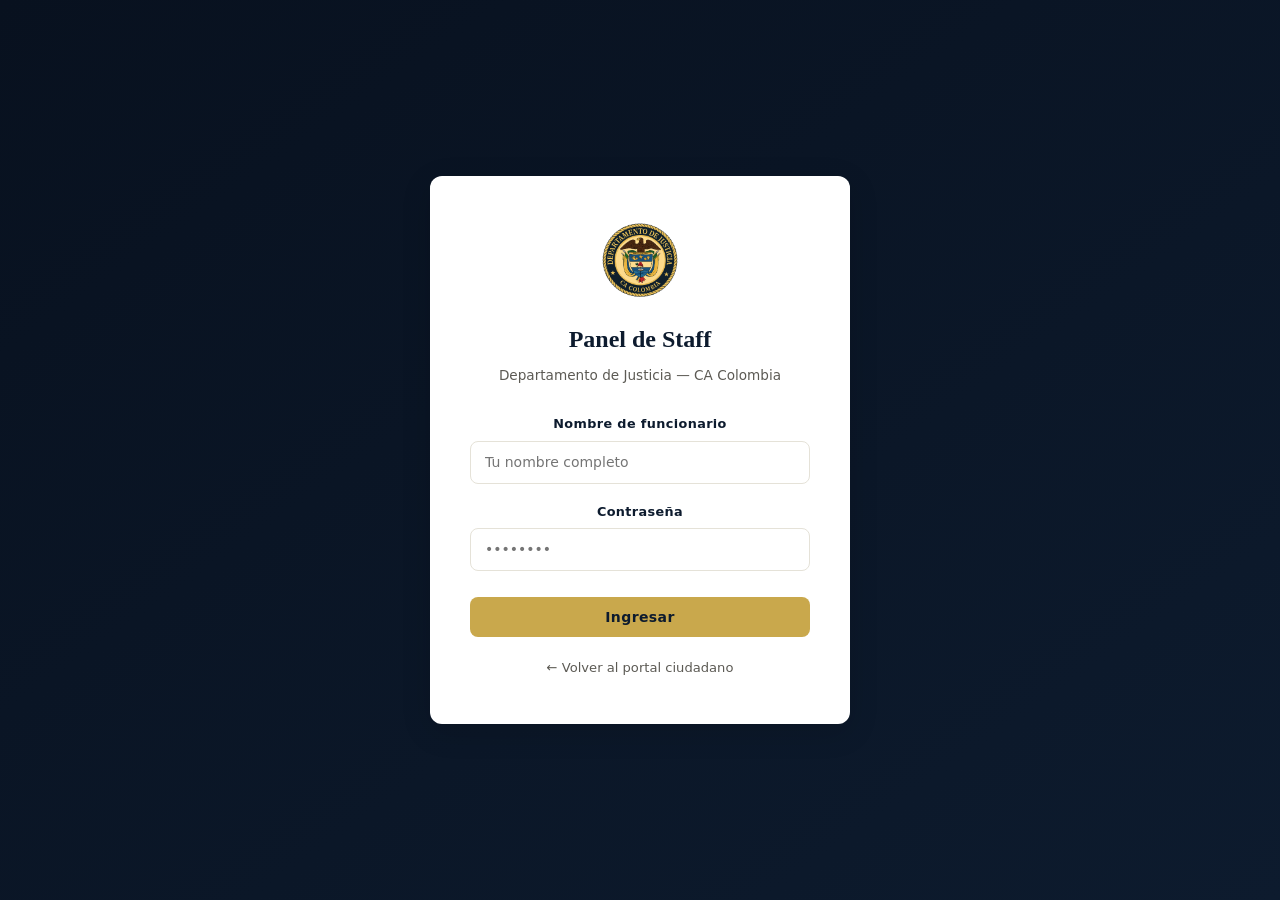
==== staff.html @ 4695471d "aaa" ====
<!DOCTYPE html>
<html lang="es">
<head>
  <meta charset="UTF-8" />
  <meta name="viewport" content="width=device-width, initial-scale=1.0" />
  <title>Panel Staff — DDJ CA Colombia</title>
  <link rel="stylesheet" href="styles.css" />
</head>
<body>

<!-- ══════════════════════════════════════════
     LOGIN SCREEN
══════════════════════════════════════════ -->
<div class="login-screen" id="loginScreen">
  <div class="login-box">
    <img src="logo.png" alt="Sello DDJ" class="login-logo" />
    <h2 class="login-title">Panel de Staff</h2>
    <p class="login-sub">Departamento de Justicia — CA Colombia</p>
    <form id="loginForm">
      <div class="form-group">
        <label for="loginNombre">Nombre de funcionario</label>
        <input type="text" id="loginNombre" placeholder="Tu nombre completo" required />
      </div>
      <div class="form-group">
        <label for="loginPass">Contraseña</label>
        <input type="password" id="loginPass" placeholder="••••••••" required />
      </div>
      <div class="login-error" id="loginError"></div>
      <button type="submit" class="btn-primary" style="width:100%;margin-top:.5rem">Ingresar</button>
    </form>
    <a href="index.html" class="login-back">← Volver al portal ciudadano</a>
  </div>
</div>

<!-- ══════════════════════════════════════════
     STAFF APP
══════════════════════════════════════════ -->
<div class="staff-app" id="staffApp" style="display:none">

  <!-- Sidebar -->
  <aside class="sidebar">
    <div class="sidebar-brand">
      <img src="logo.png" alt="DDJ" class="sidebar-logo" />
      <div>
        <div class="sidebar-title">DDJ Staff</div>
        <div class="sidebar-sub">CA Colombia</div>
      </div>
    </div>
    <nav class="sidebar-nav">
      <a class="snav-item active" onclick="showPanel('dashboard')" href="#">
        <span class="snav-icon">📊</span> Dashboard
      </a>
      <a class="snav-item" onclick="showPanel('expedientes')" href="#">
        <span class="snav-icon">📁</span> Expedientes
      </a>
      <a class="snav-item" onclick="showPanel('documentos')" href="#">
        <span class="snav-icon">📜</span> Marco Legal
      </a>
      <a class="snav-item" onclick="showPanel('personal')" href="#">
        <span class="snav-icon">👥</span> Personal
      </a>
    </nav>
    <div class="sidebar-footer">
      <div class="sidebar-user" id="sidebarUser"></div>
      <button class="snav-logout" onclick="logout()">Cerrar sesión</button>
    </div>
  </aside>

  <!-- Main -->
  <main class="staff-main">
    <div class="topbar">
      <h1 class="topbar-title" id="topbarTitle">Dashboard</h1>
      <div class="topbar-actions" id="topbarActions"></div>
    </div>

    <!-- ── Dashboard ── -->
    <div class="dash-panel" id="panel-dashboard">
      <div class="stat-cards" id="dashStats"></div>
      <div class="dash-two-col">
        <div class="dash-card">
          <h3 class="dash-card-title">Expedientes Recientes</h3>
          <div id="dashRecientes"></div>
        </div>
        <div class="dash-card">
          <h3 class="dash-card-title">Distribución por Tribunal</h3>
          <div id="dashTribunales"></div>
        </div>
      </div>
    </div>

    <!-- ── Expedientes ── -->
    <div class="dash-panel" id="panel-expedientes" style="display:none">
      <div class="panel-toolbar">
        <input type="text" class="search-input" id="expSearch" placeholder="Buscar por ID o título..." oninput="renderExpedientes()" />
      </div>
      <div class="table-wrap">
        <table class="data-table" id="expTable">
          <thead>
            <tr>
              <th>ID</th><th>Tipo</th><th>Título</th><th>Estado</th><th>Tribunal</th><th>Apertura</th><th>Acciones</th>
            </tr>
          </thead>
          <tbody id="expTbody"></tbody>
        </table>
      </div>
    </div>

    <!-- ── Documentos ── -->
    <div class="dash-panel" id="panel-documentos" style="display:none">
      <div class="panel-toolbar">
        <input type="text" class="search-input" id="docSearch" placeholder="Buscar documentos..." oninput="renderDocumentos()" />
      </div>
      <div class="table-wrap">
        <table class="data-table" id="docTable">
          <thead>
            <tr>
              <th>Código</th><th>Título</th><th>Categoría</th><th>Actualizado</th><th>Por</th><th>Acciones</th>
            </tr>
          </thead>
          <tbody id="docTbody"></tbody>
        </table>
      </div>
    </div>

    <!-- ── Personal ── -->
    <div class="dash-panel" id="panel-personal" style="display:none">
      <div class="panel-toolbar">
        <input type="text" class="search-input" id="persSearch" placeholder="Buscar personal..." oninput="renderPersonal()" />
      </div>
      <div class="table-wrap">
        <table class="data-table" id="persTable">
          <thead>
            <tr>
              <th>ID</th><th>Nombre</th><th>Cargo</th><th>Tribunal</th><th>Ingreso</th><th>Estado</th><th>Acciones</th>
            </tr>
          </thead>
          <tbody id="persTbody"></tbody>
        </table>
      </div>
    </div>
  </main>
</div>

<!-- ══════════════════════════════════════════
     MODALS
══════════════════════════════════════════ -->

<!-- Modal Expediente -->
<div class="modal-overlay" id="modalExp" onclick="closeModal('modalExp',event)">
  <div class="modal-box modal-lg">
    <button class="modal-close" onclick="closeModalById('modalExp')">✕</button>
    <h3 class="modal-title" id="modalExpTitle">Nuevo Expediente</h3>
    <form id="formExp" onsubmit="saveExpediente(event)">
      <input type="hidden" id="expId" />
      <div class="form-grid">
        <div class="form-group">
          <label>Tipo</label>
          <select id="expTipo" required>
            <option value="">Seleccionar...</option>
            <option>Penal</option><option>Civil</option><option>Familia</option><option>Administrativo</option>
          </select>
        </div>
        <div class="form-group">
          <label>Estado</label>
          <select id="expEstado" required>
            <option>Abierto</option><option>En proceso</option><option>En apelación</option><option>Cerrado</option><option>Archivado</option>
          </select>
        </div>
        <div class="form-group form-full">
          <label>Título del proceso</label>
          <input type="text" id="expTitulo" required placeholder="Ej: Caso homicidio agravado..." />
        </div>
        <div class="form-group">
          <label>Tribunal</label>
          <select id="expTribunal" required>
            <option value="">Seleccionar...</option>
            <option>Corte Suprema de Justicia</option>
            <option>Tribunal Superior de Justicia</option>
            <option>Juzgado de Circuito</option>
          </select>
        </div>
        <div class="form-group">
          <label>Fecha de Apertura</label>
          <input type="date" id="expFecha" required />
        </div>
        <div class="form-group">
          <label>Parte 1 (nombre)</label>
          <input type="text" id="expParte1" required placeholder="Nombre de la parte" />
        </div>
        <div class="form-group">
          <label>Rol Parte 1</label>
          <input type="text" id="expRol1" required placeholder="Ej: Acusador, Demandante..." />
        </div>
        <div class="form-group">
          <label>Parte 2 (nombre)</label>
          <input type="text" id="expParte2" required placeholder="Nombre de la parte" />
        </div>
        <div class="form-group">
          <label>Rol Parte 2</label>
          <input type="text" id="expRol2" required placeholder="Ej: Acusado, Demandado..." />
        </div>
        <div class="form-group form-full">
          <label>Descripción del proceso</label>
          <textarea id="expDesc" rows="3" required placeholder="Describe el proceso judicial..."></textarea>
        </div>
      </div>
      <div class="modal-footer">
        <button type="button" class="btn-secondary" onclick="closeModalById('modalExp')">Cancelar</button>
        <button type="submit" class="btn-primary">Guardar Expediente</button>
      </div>
    </form>
  </div>
</div>

<!-- Modal Ver Expediente / Actuaciones -->
<div class="modal-overlay" id="modalExpView" onclick="closeModal('modalExpView',event)">
  <div class="modal-box modal-lg">
    <button class="modal-close" onclick="closeModalById('modalExpView')">✕</button>
    <div class="modal-tag" id="viewExpTipo"></div>
    <h3 class="modal-title" id="viewExpTitulo"></h3>
    <div id="viewExpBody"></div>
    <hr class="modal-divider" />
    <h4 class="modal-subtitle">Actuaciones del Proceso</h4>
    <div id="viewActuaciones"></div>
    <form id="formActuacion" onsubmit="addActuacion(event)" style="margin-top:1rem">
      <input type="hidden" id="actExpId" />
      <div class="form-grid">
        <div class="form-group">
          <label>Fecha</label>
          <input type="date" id="actFecha" required />
        </div>
        <div class="form-group">
          <label>Funcionario responsable</label>
          <input type="text" id="actFuncionario" required placeholder="Nombre del funcionario" />
        </div>
        <div class="form-group form-full">
          <label>Descripción de la actuación</label>
          <textarea id="actDesc" rows="2" required placeholder="Describe la actuación..."></textarea>
        </div>
      </div>
      <button type="submit" class="btn-primary" style="margin-top:.5rem">+ Agregar Actuación</button>
    </form>
  </div>
</div>

<!-- Modal Documento -->
<div class="modal-overlay" id="modalDoc" onclick="closeModal('modalDoc',event)">
  <div class="modal-box modal-lg">
    <button class="modal-close" onclick="closeModalById('modalDoc')">✕</button>
    <h3 class="modal-title" id="modalDocTitle">Nuevo Documento</h3>
    <form id="formDoc" onsubmit="saveDocumento(event)">
      <input type="hidden" id="docEditId" />
      <div class="form-grid">
        <div class="form-group">
          <label>Código</label>
          <input type="text" id="docCodigo" required placeholder="COD-007" />
        </div>
        <div class="form-group">
          <label>Categoría</label>
          <select id="docCat" required>
            <option value="">Seleccionar...</option>
            <option>Penal</option><option>Procesal</option><option>Constitucional</option><option>Administrativo</option><option>Civil</option>
          </select>
        </div>
        <div class="form-group form-full">
          <label>Título</label>
          <input type="text" id="docTitulo" required placeholder="Nombre del documento legal" />
        </div>
        <div class="form-group form-full">
          <label>Contenido del documento</label>
          <textarea id="docContenido" rows="10" required placeholder="Ingresa el texto completo del documento legal..."></textarea>
        </div>
      </div>
      <div class="modal-footer">
        <button type="button" class="btn-secondary" onclick="closeModalById('modalDoc')">Cancelar</button>
        <button type="submit" class="btn-primary">Guardar Documento</button>
      </div>
    </form>
  </div>
</div>

<!-- Modal Personal -->
<div class="modal-overlay" id="modalPers" onclick="closeModal('modalPers',event)">
  <div class="modal-box">
    <button class="modal-close" onclick="closeModalById('modalPers')">✕</button>
    <h3 class="modal-title" id="modalPersTitle">Nuevo Funcionario</h3>
    <form id="formPers" onsubmit="savePersonal(event)">
      <input type="hidden" id="persId" />
      <div class="form-group">
        <label>Nombre completo</label>
        <input type="text" id="persNombre" required placeholder="Nombre del funcionario" />
      </div>
      <div class="form-group">
        <label>Cargo</label>
        <input type="text" id="persCargo" required placeholder="Ej: Magistrado, Juez de Circuito..." />
      </div>
      <div class="form-group">
        <label>Tribunal / Institución</label>
        <select id="persTribunal" required>
          <option value="">Seleccionar...</option>
          <option>Corte Suprema de Justicia</option>
          <option>Tribunal Superior de Justicia</option>
          <option>Juzgado de Circuito</option>
        </select>
      </div>
      <div class="form-group">
        <label>Fecha de Ingreso</label>
        <input type="date" id="persIngreso" required />
      </div>
      <div class="form-group">
        <label>Estado</label>
        <select id="persActivo">
          <option value="true">Activo</option>
          <option value="false">Inactivo</option>
        </select>
      </div>
      <div class="modal-footer">
        <button type="button" class="btn-secondary" onclick="closeModalById('modalPers')">Cancelar</button>
        <button type="submit" class="btn-primary">Guardar Funcionario</button>
      </div>
    </form>
  </div>
</div>

<!-- Modal Confirmar Eliminar -->
<div class="modal-overlay" id="modalConfirm" onclick="closeModal('modalConfirm',event)">
  <div class="modal-box modal-sm">
    <button class="modal-close" onclick="closeModalById('modalConfirm')">✕</button>
    <div class="confirm-icon">⚠️</div>
    <h3 class="modal-title">Confirmar eliminación</h3>
    <p class="confirm-msg" id="confirmMsg">¿Estás seguro de que deseas eliminar este registro? Esta acción no se puede deshacer.</p>
    <div class="modal-footer">
      <button class="btn-secondary" onclick="closeModalById('modalConfirm')">Cancelar</button>
      <button class="btn-danger" id="confirmBtn">Eliminar</button>
    </div>
  </div>
</div>

<script src="app.js"></script>
<script>
let currentUser = null;

// ── Auth ──
document.getElementById('loginForm').addEventListener('submit', e => {
  e.preventDefault();
  const nombre = document.getElementById('loginNombre').value.trim();
  const pass = document.getElementById('loginPass').value;
  const err = document.getElementById('loginError');
  if (pass !== STAFF_PASS) {
    err.textContent = 'Contraseña incorrecta. Intenta de nuevo.';
    return;
  }
  err.textContent = '';
  currentUser = nombre;
  const db = getDB();
  db.currentUser = nombre;
  saveDB(db);
  document.getElementById('loginScreen').style.display = 'none';
  document.getElementById('staffApp').style.display = 'flex';
  document.getElementById('sidebarUser').textContent = nombre;
  showPanel('dashboard');
});

function logout() {
  currentUser = null;
  const db = getDB();
  db.currentUser = null;
  saveDB(db);
  document.getElementById('staffApp').style.display = 'none';
  document.getElementById('loginScreen').style.display = 'flex';
  document.getElementById('loginForm').reset();
}

// Check session
(function() {
  const db = getDB();
  if (db.currentUser) {
    currentUser = db.currentUser;
    document.getElementById('loginScreen').style.display = 'none';
    document.getElementById('staffApp').style.display = 'flex';
    document.getElementById('sidebarUser').textContent = currentUser;
    showPanel('dashboard');
  }
})();

// ── Panel nav ──
function showPanel(name) {
  document.querySelectorAll('.dash-panel').forEach(p => p.style.display = 'none');
  document.querySelectorAll('.snav-item').forEach(a => a.classList.remove('active'));
  document.getElementById('panel-' + name).style.display = 'block';
  document.querySelector('.snav-item[onclick*="' + name + '"]').classList.add('active');

  const titles = { dashboard: 'Dashboard', expedientes: 'Expedientes', documentos: 'Marco Legal', personal: 'Personal' };
  document.getElementById('topbarTitle').textContent = titles[name];

  const actions = document.getElementById('topbarActions');
  actions.innerHTML = '';
  if (name === 'expedientes') {
    actions.innerHTML = '<button class="btn-primary" onclick="openNewExp()">+ Nuevo Expediente</button>';
    renderExpedientes();
  } else if (name === 'documentos') {
    actions.innerHTML = '<button class="btn-primary" onclick="openNewDoc()">+ Nuevo Documento</button>';
    renderDocumentos();
  } else if (name === 'personal') {
    actions.innerHTML = '<button class="btn-primary" onclick="openNewPers()">+ Nuevo Funcionario</button>';
    renderPersonal();
  } else if (name === 'dashboard') {
    renderDashboard();
  }
}

// ── Dashboard ──
function renderDashboard() {
  const db = getDB();
  const exps = db.expedientes;

  const abiertos = exps.filter(e => e.estado === 'Abierto').length;
  const enProceso = exps.filter(e => e.estado === 'En proceso').length;
  const apelacion = exps.filter(e => e.estado === 'En apelación').length;
  const cerrados = exps.filter(e => e.estado === 'Cerrado' || e.estado === 'Archivado').length;

  document.getElementById('dashStats').innerHTML =
    statCard('📁', 'Total Expedientes', exps.length, '') +
    statCard('🟡', 'En Proceso', enProceso, '') +
    statCard('🔵', 'Abiertos', abiertos, '') +
    statCard('✅', 'Cerrados/Archivados', cerrados, '') +
    statCard('📜', 'Documentos Legales', db.documentos.length, '') +
    statCard('👥', 'Funcionarios Activos', db.personal.filter(p => p.activo).length, '');

  const recientes = [...exps].reverse().slice(0, 5);
  document.getElementById('dashRecientes').innerHTML = recientes.length
    ? recientes.map(e => '<div class="act-row"><span class="badge ' + badgeClass(e.estado) + '">' + e.estado + '</span><div><strong>' + e.id + '</strong><br><small>' + e.titulo + '</small></div></div>').join('')
    : '<p style="color:var(--text-muted)">Sin expedientes.</p>';

  const tribMap = {};
  exps.forEach(e => { tribMap[e.tribunal] = (tribMap[e.tribunal] || 0) + 1; });
  document.getElementById('dashTribunales').innerHTML = Object.entries(tribMap).length
    ? Object.entries(tribMap).map(([t, n]) => '<div class="trib-row"><span class="trib-name">' + t + '</span><span class="trib-count badge badge-blue">' + n + '</span></div>').join('')
    : '<p style="color:var(--text-muted)">Sin datos.</p>';
}

function statCard(icon, label, value, extra) {
  return '<div class="stat-card"><div class="stat-card-icon">' + icon + '</div><div class="stat-card-info"><div class="stat-card-val">' + value + '</div><div class="stat-card-label">' + label + '</div></div></div>';
}

// ── Expedientes CRUD ──
function renderExpedientes() {
  const db = getDB();
  const q = (document.getElementById('expSearch').value || '').toLowerCase();
  const rows = db.expedientes.filter(e =>
    e.id.toLowerCase().includes(q) || e.titulo.toLowerCase().includes(q)
  );
  document.getElementById('expTbody').innerHTML = rows.map(e =>
    '<tr>' +
      '<td><code>' + e.id + '</code></td>' +
      '<td>' + e.tipo + '</td>' +
      '<td>' + e.titulo + '</td>' +
      '<td><span class="badge ' + badgeClass(e.estado) + '">' + e.estado + '</span></td>' +
      '<td>' + e.tribunal + '</td>' +
      '<td>' + e.fechaApertura + '</td>' +
      '<td class="td-actions">' +
        '<button class="btn-sm btn-view" onclick="viewExpediente(\'' + e.id + '\')">Ver</button>' +
        '<button class="btn-sm btn-edit" onclick="editExpediente(\'' + e.id + '\')">Editar</button>' +
        '<button class="btn-sm btn-del" onclick="confirmDelete(\'exp\',\'' + e.id + '\')">Eliminar</button>' +
      '</td>' +
    '</tr>'
  ).join('') || '<tr><td colspan="7" style="text-align:center;color:var(--text-muted);padding:2rem">Sin expedientes.</td></tr>';
}

function openNewExp() {
  document.getElementById('modalExpTitle').textContent = 'Nuevo Expediente';
  document.getElementById('formExp').reset();
  document.getElementById('expId').value = '';
  document.getElementById('expFecha').value = new Date().toISOString().split('T')[0];
  document.getElementById('modalExp').classList.add('open');
}

function editExpediente(id) {
  const db = getDB();
  const e = db.expedientes.find(x => x.id === id);
  if (!e) return;
  document.getElementById('modalExpTitle').textContent = 'Editar Expediente — ' + e.id;
  document.getElementById('expId').value = e.id;
  document.getElementById('expTipo').value = e.tipo;
  document.getElementById('expEstado').value = e.estado;
  document.getElementById('expTitulo').value = e.titulo;
  document.getElementById('expTribunal').value = e.tribunal;
  document.getElementById('expFecha').value = e.fechaApertura;
  document.getElementById('expParte1').value = e.partes.parte1;
  document.getElementById('expRol1').value = e.rol1;
  document.getElementById('expParte2').value = e.partes.parte2;
  document.getElementById('expRol2').value = e.rol2;
  document.getElementById('expDesc').value = e.descripcion;
  document.getElementById('modalExp').classList.add('open');
}

function saveExpediente(ev) {
  ev.preventDefault();
  const db = getDB();
  const id = document.getElementById('expId').value;
  const data = {
    tipo: document.getElementById('expTipo').value,
    estado: document.getElementById('expEstado').value,
    titulo: document.getElementById('expTitulo').value,
    tribunal: document.getElementById('expTribunal').value,
    fechaApertura: document.getElementById('expFecha').value,
    partes: { parte1: document.getElementById('expParte1').value, parte2: document.getElementById('expParte2').value },
    rol1: document.getElementById('expRol1').value,
    rol2: document.getElementById('expRol2').value,
    descripcion: document.getElementById('expDesc').value,
  };
  if (id) {
    const idx = db.expedientes.findIndex(e => e.id === id);
    db.expedientes[idx] = Object.assign(db.expedientes[idx], data);
  } else {
    data.id = generateExpId(db);
    data.actuaciones = [];
    db.expedientes.push(data);
  }
  saveDB(db);
  closeModalById('modalExp');
  renderExpedientes();
}

function viewExpediente(id) {
  const db = getDB();
  const e = db.expedientes.find(x => x.id === id);
  if (!e) return;
  document.getElementById('viewExpTipo').textContent = e.tipo;
  document.getElementById('viewExpTitulo').textContent = e.id + ' — ' + e.titulo;
  document.getElementById('viewExpBody').innerHTML =
    '<div class="result-meta-grid" style="margin:.5rem 0 1rem">' +
      '<div class="result-meta-item"><span class="rmi-label">Estado</span><span class="rmi-val"><span class="badge ' + badgeClass(e.estado) + '">' + e.estado + '</span></span></div>' +
      '<div class="result-meta-item"><span class="rmi-label">Tribunal</span><span class="rmi-val">' + e.tribunal + '</span></div>' +
      '<div class="result-meta-item"><span class="rmi-label">Apertura</span><span class="rmi-val">' + e.fechaApertura + '</span></div>' +
      '<div class="result-meta-item"><span class="rmi-label">' + e.rol1 + '</span><span class="rmi-val">' + e.partes.parte1 + '</span></div>' +
      '<div class="result-meta-item"><span class="rmi-label">' + e.rol2 + '</span><span class="rmi-val">' + e.partes.parte2 + '</span></div>' +
    '</div>' +
    '<p style="color:var(--text-muted);margin-bottom:.5rem">' + e.descripcion + '</p>';

  document.getElementById('actExpId').value = e.id;
  document.getElementById('actFecha').value = new Date().toISOString().split('T')[0];
  document.getElementById('actFuncionario').value = currentUser || '';
  renderActuaciones(e);
  document.getElementById('modalExpView').classList.add('open');
}

function renderActuaciones(exp) {
  const acts = exp.actuaciones || [];
  document.getElementById('viewActuaciones').innerHTML = acts.length
    ? acts.map(a => '<div class="act-row"><div class="timeline-dot" style="flex-shrink:0"></div><div><div class="timeline-date">' + a.fecha + ' — <em>' + a.funcionario + '</em></div><div class="timeline-desc">' + a.descripcion + '</div></div></div>').join('')
    : '<p style="color:var(--text-muted)">Sin actuaciones registradas.</p>';
}

function addActuacion(ev) {
  ev.preventDefault();
  const id = document.getElementById('actExpId').value;
  const db = getDB();
  const exp = db.expedientes.find(e => e.id === id);
  if (!exp) return;
  exp.actuaciones = exp.actuaciones || [];
  exp.actuaciones.push({
    fecha: document.getElementById('actFecha').value,
    descripcion: document.getElementById('actDesc').value,
    funcionario: document.getElementById('actFuncionario').value,
  });
  saveDB(db);
  document.getElementById('actDesc').value = '';
  renderActuaciones(exp);
}

// ── Documentos CRUD ──
function renderDocumentos() {
  const db = getDB();
  const q = (document.getElementById('docSearch').value || '').toLowerCase();
  const rows = db.documentos.filter(d =>
    d.titulo.toLowerCase().includes(q) || d.codigo.toLowerCase().includes(q)
  );
  document.getElementById('docTbody').innerHTML = rows.map(d =>
    '<tr>' +
      '<td><code>' + d.codigo + '</code></td>' +
      '<td>' + d.titulo + '</td>' +
      '<td>' + d.categoria + '</td>' +
      '<td>' + d.fechaActualizacion + '</td>' +
      '<td>' + d.actualizadoPor + '</td>' +
      '<td class="td-actions">' +
        '<button class="btn-sm btn-edit" onclick="editDocumento(\'' + d.id + '\')">Editar</button>' +
        '<button class="btn-sm btn-del" onclick="confirmDelete(\'doc\',\'' + d.id + '\')">Eliminar</button>' +
      '</td>' +
    '</tr>'
  ).join('') || '<tr><td colspan="6" style="text-align:center;color:var(--text-muted);padding:2rem">Sin documentos.</td></tr>';
}

function openNewDoc() {
  document.getElementById('modalDocTitle').textContent = 'Nuevo Documento Legal';
  document.getElementById('formDoc').reset();
  document.getElementById('docEditId').value = '';
  document.getElementById('modalDoc').classList.add('open');
}

function editDocumento(id) {
  const db = getDB();
  const d = db.documentos.find(x => x.id === id);
  if (!d) return;
  document.getElementById('modalDocTitle').textContent = 'Editar: ' + d.titulo;
  document.getElementById('docEditId').value = d.id;
  document.getElementById('docCodigo').value = d.codigo;
  document.getElementById('docCat').value = d.categoria;
  document.getElementById('docTitulo').value = d.titulo;
  document.getElementById('docContenido').value = d.contenido;
  document.getElementById('modalDoc').classList.add('open');
}

function saveDocumento(ev) {
  ev.preventDefault();
  const db = getDB();
  const id = document.getElementById('docEditId').value;
  const today = new Date().toISOString().split('T')[0];
  const data = {
    codigo: document.getElementById('docCodigo').value,
    categoria: document.getElementById('docCat').value,
    titulo: document.getElementById('docTitulo').value,
    contenido: document.getElementById('docContenido').value,
    fechaActualizacion: today,
    actualizadoPor: currentUser || 'Staff',
  };
  if (id) {
    const idx = db.documentos.findIndex(d => d.id === id);
    db.documentos[idx] = Object.assign(db.documentos[idx], data);
  } else {
    data.id = generateDocId(db);
    db.documentos.push(data);
  }
  saveDB(db);
  closeModalById('modalDoc');
  renderDocumentos();
}

// ── Personal CRUD ──
function renderPersonal() {
  const db = getDB();
  const q = (document.getElementById('persSearch').value || '').toLowerCase();
  const rows = db.personal.filter(p =>
    p.nombre.toLowerCase().includes(q) || p.cargo.toLowerCase().includes(q)
  );
  document.getElementById('persTbody').innerHTML = rows.map(p =>
    '<tr>' +
      '<td><code>' + p.id + '</code></td>' +
      '<td>' + p.nombre + '</td>' +
      '<td>' + p.cargo + '</td>' +
      '<td>' + p.tribunal + '</td>' +
      '<td>' + p.fechaIngreso + '</td>' +
      '<td><span class="badge ' + (p.activo ? 'badge-green' : 'badge-gray') + '">' + (p.activo ? 'Activo' : 'Inactivo') + '</span></td>' +
      '<td class="td-actions">' +
        '<button class="btn-sm btn-edit" onclick="editPersonal(\'' + p.id + '\')">Editar</button>' +
        '<button class="btn-sm btn-del" onclick="confirmDelete(\'pers\',\'' + p.id + '\')">Eliminar</button>' +
      '</td>' +
    '</tr>'
  ).join('') || '<tr><td colspan="7" style="text-align:center;color:var(--text-muted);padding:2rem">Sin personal registrado.</td></tr>';
}

function openNewPers() {
  document.getElementById('modalPersTitle').textContent = 'Nuevo Funcionario';
  document.getElementById('formPers').reset();
  document.getElementById('persId').value = '';
  document.getElementById('persIngreso').value = new Date().toISOString().split('T')[0];
  document.getElementById('modalPers').classList.add('open');
}

function editPersonal(id) {
  const db = getDB();
  const p = db.personal.find(x => x.id === id);
  if (!p) return;
  document.getElementById('modalPersTitle').textContent = 'Editar: ' + p.nombre;
  document.getElementById('persId').value = p.id;
  document.getElementById('persNombre').value = p.nombre;
  document.getElementById('persCargo').value = p.cargo;
  document.getElementById('persTribunal').value = p.tribunal;
  document.getElementById('persIngreso').value = p.fechaIngreso;
  document.getElementById('persActivo').value = String(p.activo);
  document.getElementById('modalPers').classList.add('open');
}

function savePersonal(ev) {
  ev.preventDefault();
  const db = getDB();
  const id = document.getElementById('persId').value;
  const data = {
    nombre: document.getElementById('persNombre').value,
    cargo: document.getElementById('persCargo').value,
    tribunal: document.getElementById('persTribunal').value,
    fechaIngreso: document.getElementById('persIngreso').value,
    activo: document.getElementById('persActivo').value === 'true',
  };
  if (id) {
    const idx = db.personal.findIndex(p => p.id === id);
    db.personal[idx] = Object.assign(db.personal[idx], data);
  } else {
    data.id = generateUsrId(db);
    db.personal.push(data);
  }
  saveDB(db);
  closeModalById('modalPers');
  renderPersonal();
}

// ── Delete ──
function confirmDelete(type, id) {
  const msgs = { exp: 'Eliminar este expediente y todas sus actuaciones.', doc: 'Eliminar este documento legal del marco normativo.', pers: 'Eliminar este funcionario del registro de personal.' };
  document.getElementById('confirmMsg').textContent = msgs[type] || '¿Confirmar eliminación?';
  document.getElementById('confirmBtn').onclick = () => doDelete(type, id);
  document.getElementById('modalConfirm').classList.add('open');
}

function doDelete(type, id) {
  const db = getDB();
  if (type === 'exp') db.expedientes = db.expedientes.filter(e => e.id !== id);
  if (type === 'doc') db.documentos = db.documentos.filter(d => d.id !== id);
  if (type === 'pers') db.personal = db.personal.filter(p => p.id !== id);
  saveDB(db);
  closeModalById('modalConfirm');
  if (type === 'exp') renderExpedientes();
  if (type === 'doc') renderDocumentos();
  if (type === 'pers') renderPersonal();
}

// ── Modal helpers ──
function closeModal(id, e) {
  if (e.target.id === id) document.getElementById(id).classList.remove('open');
}
function closeModalById(id) {
  document.getElementById(id).classList.remove('open');
}
</script>
</body>
</html>
---- styles.css ----
/* ================================================
   DDJ CA Colombia — Estilos compartidos v2
   ================================================ */

:root {
  --navy: #0d1b2e;
  --navy-2: #152540;
  --navy-3: #1e3558;
  --gold: #c9a84c;
  --gold-light: #e4c97e;
  --gold-pale: #f5e9c8;
  --white: #ffffff;
  --gray-50: #fafaf8;
  --gray-100: #f4f3ef;
  --gray-200: #e5e2d8;
  --gray-300: #ccc9be;
  --gray-500: #888480;
  --gray-600: #5c5a54;
  --gray-800: #2a2826;
  --text: #1a1918;
  --text-muted: #5c5a54;
  --success: #166534;
  --success-bg: #dcfce7;
  --warning: #92400e;
  --warning-bg: #fef3c7;
  --danger: #991b1b;
  --danger-bg: #fee2e2;
  --info: #1e3a8a;
  --info-bg: #dbeafe;

  --font-serif: 'Playfair Display', Georgia, serif;
  --font-sans: 'Inter', system-ui, sans-serif;
  --sh: 0 1px 3px rgba(0,0,0,.08), 0 1px 2px rgba(0,0,0,.06);
  --sh-md: 0 4px 12px rgba(0,0,0,.10);
  --sh-lg: 0 8px 30px rgba(0,0,0,.14);
  --radius: 8px;
  --radius-lg: 12px;
  --tr: .22s ease;
}

*, *::before, *::after { box-sizing: border-box; margin: 0; padding: 0; }
html { scroll-behavior: smooth; font-size: 16px; }
body { font-family: var(--font-sans); color: var(--text); background: var(--white); line-height: 1.6; overflow-x: hidden; }
a { text-decoration: none; color: inherit; }
img { max-width: 100%; display: block; }
textarea, input, select, button { font-family: var(--font-sans); }

/* ── CONTAINER ── */
.container { max-width: 1140px; margin: 0 auto; padding: 0 24px; }

/* ── BUTTONS ── */
.btn {
  display: inline-flex; align-items: center; justify-content: center; gap: 8px;
  padding: 11px 26px; border-radius: var(--radius); font-size: .875rem;
  font-weight: 600; letter-spacing: .03em; cursor: pointer; border: 2px solid transparent;
  transition: var(--tr); white-space: nowrap;
}
.btn-navy { background: var(--navy); color: var(--white); }
.btn-navy:hover { background: var(--navy-3); box-shadow: var(--sh-md); }
.btn-gold { background: var(--gold); color: var(--navy); }
.btn-gold:hover { background: var(--gold-light); box-shadow: 0 4px 14px rgba(201,168,76,.35); }
.btn-gold-sm { background: var(--gold); color: var(--navy); padding: 7px 16px; font-size: .8rem; }
.btn-gold-sm:hover { background: var(--gold-light); }
.btn-ghost { background: transparent; color: var(--gray-600); border-color: var(--gray-300); }
.btn-ghost:hover { background: var(--gray-100); color: var(--text); }
.btn-danger { background: var(--danger); color: var(--white); }
.btn-danger:hover { background: #7f1d1d; }
.btn-full { width: 100%; }
.btn-sm { padding: 6px 14px; font-size: .8rem; font-weight: 600; border-radius: 6px; cursor: pointer; background: var(--navy-2); color: var(--white); border: none; transition: var(--tr); }
.btn-sm:hover { background: var(--navy-3); }

/* ── BADGES ── */
.badge { display: inline-flex; align-items: center; padding: 3px 10px; border-radius: 100px; font-size: .75rem; font-weight: 700; letter-spacing: .04em; }
.badge-blue { background: var(--info-bg); color: var(--info); }
.badge-yellow { background: var(--warning-bg); color: var(--warning); }
.badge-orange { background: #ffedd5; color: #9a3412; }
.badge-green { background: var(--success-bg); color: var(--success); }
.badge-gray { background: #f3f4f6; color: #374151; }

/* ── SECTION ── */
.section { padding: 80px 0; }
.section-alt { background: var(--gray-100); }

.section-header { text-align: center; margin-bottom: 52px; }
.section-tag {
  display: inline-block; background: var(--navy); color: var(--gold-light);
  font-size: .7rem; font-weight: 700; letter-spacing: .14em; text-transform: uppercase;
  padding: 4px 14px; border-radius: 100px; margin-bottom: 14px;
}
.section-title { font-family: var(--font-serif); font-size: clamp(1.7rem, 3vw, 2.5rem); color: var(--navy); font-weight: 700; margin-bottom: 12px; }
.section-desc { font-size: .95rem; color: var(--text-muted); max-width: 560px; margin: 0 auto; }

/* ── FORMS ── */
.form-group { margin-bottom: 18px; }
.form-group label { display: block; font-size: .8rem; font-weight: 600; color: var(--navy); margin-bottom: 6px; letter-spacing: .03em; }
.form-group input,
.form-group select,
.form-group textarea {
  width: 100%; padding: 10px 14px; border: 1.5px solid var(--gray-200);
  border-radius: var(--radius); font-size: .875rem; color: var(--text);
  background: var(--white); transition: var(--tr); outline: none; line-height: 1.5;
}
.form-group input:focus,
.form-group select:focus,
.form-group textarea:focus { border-color: var(--navy-3); box-shadow: 0 0 0 3px rgba(30,53,88,.12); }
.form-group textarea { resize: vertical; }
.form-row { display: flex; gap: 16px; }
.form-row .form-group { flex: 1; }
.form-row-3 .form-group { flex: 1; }

/* ── MODALS ── */
.modal-overlay {
  position: fixed; inset: 0; background: rgba(0,0,0,.55);
  display: flex; align-items: center; justify-content: center; z-index: 2000;
  padding: 20px;
}
.modal-overlay.hidden { display: none; }
.modal {
  background: var(--white); border-radius: var(--radius-lg); max-width: 560px;
  width: 100%; max-height: 90vh; overflow-y: auto; box-shadow: var(--sh-lg);
}
.modal-lg { max-width: 780px; }
.modal-sm { max-width: 420px; }
.modal-header {
  display: flex; align-items: flex-start; justify-content: space-between; gap: 16px;
  padding: 22px 24px 0;
}
.modal-header h3 { font-family: var(--font-serif); color: var(--navy); font-size: 1.2rem; }
.modal-close {
  background: var(--gray-100); border: none; border-radius: 6px; width: 30px; height: 30px;
  cursor: pointer; font-size: .85rem; color: var(--gray-600); flex-shrink: 0;
  display: flex; align-items: center; justify-content: center; transition: var(--tr);
}
.modal-close:hover { background: var(--gray-200); color: var(--text); }
.modal-body { padding: 20px 24px; }
.modal-footer {
  display: flex; justify-content: flex-end; gap: 10px;
  padding: 16px 24px; border-top: 1px solid var(--gray-200);
}

/* ── TABLES ── */
.data-table { width: 100%; border-collapse: collapse; font-size: .875rem; }
.data-table thead tr { background: var(--navy); }
.data-table th { padding: 12px 16px; text-align: left; color: var(--gold-light); font-size: .75rem; font-weight: 700; letter-spacing: .06em; text-transform: uppercase; }
.data-table td { padding: 12px 16px; border-bottom: 1px solid var(--gray-200); color: var(--text); vertical-align: middle; }
.data-table tr:hover td { background: var(--gray-50); }
.td-id { font-weight: 700; color: var(--navy); font-size: .82rem; }
.td-sm { font-size: .82rem; color: var(--text-muted); }
.td-actions { display: flex; gap: 6px; align-items: center; }
.btn-action { padding: 5px 12px; font-size: .75rem; font-weight: 600; border-radius: 6px; border: 1.5px solid var(--gray-200); background: var(--white); color: var(--navy); cursor: pointer; transition: var(--tr); }
.btn-action:hover { background: var(--gray-100); }
.btn-action-edit { border-color: var(--navy-3); color: var(--navy-3); }
.btn-action-edit:hover { background: var(--info-bg); }
.btn-action-del { border-color: var(--danger); color: var(--danger); }
.btn-action-del:hover { background: var(--danger-bg); }

/* ── TIMELINE ── */
.timeline { display: flex; flex-direction: column; gap: 0; margin-top: 8px; }
.timeline-item { display: flex; gap: 14px; padding: 12px 0; border-left: 2px solid var(--gray-200); margin-left: 8px; padding-left: 20px; position: relative; }
.timeline-item:last-child { border-left-color: transparent; }
.timeline-dot { position: absolute; left: -7px; top: 16px; width: 12px; height: 12px; border-radius: 50%; background: var(--gold); border: 2px solid var(--white); box-shadow: 0 0 0 2px var(--gold); flex-shrink: 0; }
.timeline-body { flex: 1; }
.timeline-fecha { font-size: .75rem; font-weight: 700; color: var(--navy); letter-spacing: .04em; }
.timeline-desc { font-size: .875rem; color: var(--text); margin: 3px 0; }
.timeline-func { font-size: .75rem; color: var(--text-muted); font-style: italic; }
.timeline-title { font-family: var(--font-serif); color: var(--navy); font-size: 1rem; margin: 20px 0 8px; }

/* ── EMPTY STATE ── */
.empty-msg { color: var(--text-muted); font-size: .875rem; padding: 20px; text-align: center; }

/* ── NAVBAR ── */
.navbar {
  position: fixed; top: 0; left: 0; right: 0; z-index: 1000;
  background: rgba(13,27,46,.97); backdrop-filter: blur(12px);
  border-bottom: 1px solid rgba(201,168,76,.2); transition: var(--tr);
}
.navbar.scrolled { box-shadow: 0 2px 20px rgba(0,0,0,.3); }
.nav-inner {
  max-width: 1140px; margin: 0 auto; padding: 0 24px; height: 66px;
  display: flex; align-items: center; justify-content: space-between;
}
.nav-brand { display: flex; align-items: center; gap: 12px; }
.nav-logo { width: 40px; height: 40px; object-fit: contain; border-radius: 50%; }
.nav-title-main { font-family: var(--font-serif); color: var(--white); font-size: .95rem; font-weight: 700; line-height: 1.2; display: block; }
.nav-title-sub { color: var(--gold); font-size: .68rem; letter-spacing: .1em; text-transform: uppercase; display: block; }
.nav-links { list-style: none; display: flex; gap: 2px; }
.nav-links a { color: rgba(255,255,255,.8); font-size: .85rem; font-weight: 500; padding: 6px 13px; border-radius: 6px; transition: var(--tr); }
.nav-links a:hover { color: var(--gold-light); background: rgba(255,255,255,.06); }
.nav-actions { display: flex; align-items: center; gap: 12px; }
.hamburger { display: none; flex-direction: column; gap: 5px; background: none; border: none; cursor: pointer; padding: 4px; }
.hamburger span { display: block; width: 22px; height: 2px; background: var(--gold-light); border-radius: 2px; }

/* ── HERO ── */
.hero {
  min-height: 100vh; position: relative; display: flex; align-items: center;
  justify-content: center; text-align: center;
  background: linear-gradient(160deg, #08111f 0%, #0d1b2e 55%, #112040 100%);
  overflow: hidden; padding: 80px 24px 40px;
}
.hero::after {
  content: ''; position: absolute; inset: 0; pointer-events: none;
  background: radial-gradient(ellipse 70% 60% at 50% 40%, rgba(201,168,76,.07) 0%, transparent 65%);
}
.hero-overlay { position: absolute; bottom: 0; left: 0; right: 0; height: 120px; background: linear-gradient(to top, var(--white), transparent); }
.hero-content { position: relative; z-index: 2; max-width: 680px; animation: fadeUp .9s ease both; }
.hero-logo { width: 150px; height: 150px; object-fit: contain; margin: 0 auto 28px; filter: drop-shadow(0 6px 24px rgba(201,168,76,.4)); animation: floatLogo 7s ease-in-out infinite; }
@keyframes floatLogo { 0%,100%{transform:translateY(0)} 50%{transform:translateY(-10px)} }
.hero-eyebrow { font-size: .75rem; font-weight: 700; letter-spacing: .2em; text-transform: uppercase; color: var(--gold); margin-bottom: 10px; }
.hero-title { font-family: var(--font-serif); font-size: clamp(2rem,5vw,3.8rem); color: var(--white); font-weight: 900; line-height: 1.1; margin-bottom: 10px; }
.hero-sub { font-size: 1rem; color: rgba(255,255,255,.55); letter-spacing: .12em; text-transform: uppercase; margin-bottom: 16px; }
.hero-desc { font-size: 1rem; color: rgba(255,255,255,.72); max-width: 500px; margin: 0 auto 32px; line-height: 1.7; }
@keyframes fadeUp { from{opacity:0;transform:translateY(28px)} to{opacity:1;transform:translateY(0)} }

/* ── SEARCH BOX ── */
.section-search { background: var(--white); }
.search-box { display: flex; gap: 12px; max-width: 600px; margin: 0 auto 28px; }
.search-input { flex: 1; padding: 14px 18px; border: 2px solid var(--gray-200); border-radius: var(--radius); font-size: 1rem; color: var(--text); outline: none; transition: var(--tr); }
.search-input:focus { border-color: var(--navy); box-shadow: 0 0 0 3px rgba(13,27,46,.1); }
.search-input::placeholder { color: var(--gray-500); }
.search-result { max-width: 800px; margin: 0 auto; }
.search-result.hidden { display: none; }

/* Expediente card (citizen) */
.exp-card { background: var(--white); border: 1.5px solid var(--gray-200); border-radius: var(--radius-lg); overflow: hidden; box-shadow: var(--sh-md); }
.exp-header { display: flex; align-items: flex-start; justify-content: space-between; gap: 16px; padding: 20px 24px; background: var(--navy); }
.exp-id { font-size: .75rem; font-weight: 700; letter-spacing: .12em; color: var(--gold); margin-bottom: 4px; }
.exp-titulo { font-family: var(--font-serif); color: var(--white); font-size: 1.15rem; }
.exp-meta { display: grid; grid-template-columns: repeat(auto-fill, minmax(180px, 1fr)); gap: 12px; padding: 20px 24px; border-bottom: 1px solid var(--gray-200); background: var(--gray-50); }
.meta-item { display: flex; flex-direction: column; gap: 2px; }
.meta-label { font-size: .7rem; font-weight: 700; letter-spacing: .08em; text-transform: uppercase; color: var(--text-muted); }
.meta-val { font-size: .88rem; color: var(--text); font-weight: 500; }
.exp-desc { padding: 16px 24px; font-size: .9rem; color: var(--text-muted); border-bottom: 1px solid var(--gray-200); }
.exp-card .timeline-title { padding: 0 24px; }
.exp-card .timeline { padding: 4px 24px 20px; }
.result-empty { background: var(--gray-100); border: 1.5px dashed var(--gray-300); border-radius: var(--radius-lg); padding: 32px; text-align: center; color: var(--text-muted); }

/* ── INSTITUCIONES ── */
.inst-grid { display: flex; flex-direction: column; gap: 0; max-width: 760px; margin: 0 auto; }
.inst-card { display: flex; align-items: flex-start; gap: 24px; padding: 28px 32px; background: var(--white); border: 1.5px solid var(--gray-200); border-radius: var(--radius-lg); margin-bottom: 2px; transition: var(--tr); }
.inst-card:hover { border-color: var(--navy-3); box-shadow: var(--sh-md); transform: translateX(4px); }
.inst-top { border-color: var(--gold); background: linear-gradient(135deg, var(--navy) 0%, var(--navy-2) 100%); }
.inst-top:hover { border-color: var(--gold-light); }
.inst-top .inst-num { background: var(--gold); color: var(--navy); }
.inst-top .inst-body h3 { color: var(--gold-light); }
.inst-top .inst-body p { color: rgba(255,255,255,.75); }
.inst-num { width: 40px; height: 40px; border-radius: 50%; background: var(--navy); color: var(--white); display: flex; align-items: center; justify-content: center; font-family: var(--font-serif); font-weight: 700; font-size: 1rem; flex-shrink: 0; }
.inst-body h3 { font-family: var(--font-serif); color: var(--navy); font-size: 1.1rem; margin-bottom: 6px; }
.inst-body p { font-size: .875rem; color: var(--text-muted); line-height: 1.6; }

/* ── DOC CARDS (citizen) ── */
.doc-grid { display: grid; grid-template-columns: repeat(auto-fill, minmax(280px, 1fr)); gap: 20px; }
.doc-card { background: var(--white); border: 1.5px solid var(--gray-200); border-radius: var(--radius-lg); padding: 24px; cursor: pointer; transition: var(--tr); position: relative; overflow: hidden; }
.doc-card::before { content: ''; position: absolute; top: 0; left: 0; width: 3px; height: 100%; background: linear-gradient(to bottom, var(--gold), var(--gold-light)); }
.doc-card:hover { border-color: var(--navy); box-shadow: var(--sh-md); transform: translateY(-2px); }
.doc-codigo { font-size: .7rem; font-weight: 700; letter-spacing: .1em; text-transform: uppercase; color: var(--navy); background: var(--gold-pale); padding: 2px 8px; border-radius: 4px; display: inline-block; margin-bottom: 10px; }
.doc-titulo { font-family: var(--font-serif); color: var(--navy); font-size: 1.05rem; margin-bottom: 8px; }
.doc-cat { font-size: .72rem; font-weight: 600; color: var(--text-muted); background: var(--gray-100); padding: 2px 8px; border-radius: 4px; display: inline-block; margin-bottom: 10px; }
.doc-fecha { font-size: .75rem; color: var(--gray-500); margin-bottom: 12px; }
.doc-link { font-size: .82rem; font-weight: 600; color: var(--navy); }

/* Modal documento content */
.modal-codigo { font-size: .72rem; font-weight: 700; letter-spacing: .1em; text-transform: uppercase; color: var(--navy); background: var(--gold-pale); padding: 2px 8px; border-radius: 4px; display: inline-block; margin-bottom: 8px; }
.modal-titulo { font-family: var(--font-serif); color: var(--navy); font-size: 1.25rem; }
.modal-meta { font-size: .78rem; color: var(--text-muted); margin-bottom: 16px; }
.modal-content-text { white-space: pre-wrap; font-family: var(--font-sans); font-size: .88rem; color: var(--text); line-height: 1.7; background: var(--gray-50); border-radius: var(--radius); padding: 16px; border: 1px solid var(--gray-200); }

/* ── CONTACT ── */
.contact-grid { display: grid; grid-template-columns: 1fr 1.4fr; gap: 60px; align-items: start; }
.contact-info h3 { font-family: var(--font-serif); color: var(--navy); font-size: 1.3rem; margin-bottom: 24px; }
.contact-item { display: flex; gap: 14px; align-items: flex-start; padding: 16px 0; border-bottom: 1px solid var(--gray-200); }
.contact-item:last-child { border-bottom: none; }
.ci-icon { font-size: 1.4rem; flex-shrink: 0; }
.contact-item strong { display: block; color: var(--navy); font-size: .9rem; margin-bottom: 2px; }
.contact-item p { font-size: .82rem; color: var(--text-muted); }
.contact-form { background: var(--white); border: 1.5px solid var(--gray-200); border-radius: var(--radius-lg); padding: 32px; box-shadow: var(--sh); }
.contact-form h3 { font-family: var(--font-serif); color: var(--navy); font-size: 1.2rem; margin-bottom: 20px; }

/* ── FOOTER ── */
.footer { background: var(--navy); padding: 32px 0; border-top: 3px solid var(--gold); }
.footer-inner { display: flex; align-items: center; justify-content: space-between; gap: 24px; flex-wrap: wrap; }
.footer-brand { display: flex; align-items: center; gap: 14px; }
.footer-logo { width: 48px; height: 48px; object-fit: contain; border-radius: 50%; }
.footer-name { color: var(--white); font-family: var(--font-serif); font-size: .95rem; font-weight: 700; }
.footer-sub { color: var(--gold); font-size: .75rem; letter-spacing: .06em; }
.footer-note { font-size: .75rem; color: rgba(255,255,255,.4); max-width: 380px; text-align: right; }

/* ══════════════════════════════════════
   STAFF PANEL
══════════════════════════════════════ */
.staff-body { background: var(--gray-100); }

/* LOGIN */
.login-screen {
  min-height: 100vh; display: flex; align-items: center; justify-content: center;
  background: linear-gradient(145deg, #08111f 0%, #0d1b2e 100%); padding: 24px;
}
.login-box { background: var(--white); border-radius: var(--radius-lg); padding: 44px 40px; width: 100%; max-width: 420px; box-shadow: var(--sh-lg); text-align: center; }
.login-logo { width: 80px; height: 80px; object-fit: contain; margin: 0 auto 20px; border-radius: 50%; }
.login-title { font-family: var(--font-serif); color: var(--navy); font-size: 1.5rem; margin-bottom: 6px; }
.login-sub { color: var(--text-muted); font-size: .85rem; margin-bottom: 28px; }
.login-error { color: var(--danger); font-size: .82rem; margin-bottom: 12px; }
.login-error.hidden { display: none; }
.login-back { display: inline-block; margin-top: 20px; font-size: .82rem; color: var(--text-muted); }
.login-back:hover { color: var(--navy); }

/* APP LAYOUT */
.staff-app { display: flex; min-height: 100vh; }
.staff-app.hidden { display: none; }

/* SIDEBAR */
.sidebar {
  width: 240px; background: var(--navy); display: flex; flex-direction: column;
  position: fixed; top: 0; left: 0; bottom: 0; z-index: 100; overflow-y: auto;
}
.sidebar-brand { display: flex; align-items: center; gap: 12px; padding: 22px 20px; border-bottom: 1px solid rgba(255,255,255,.08); }
.sidebar-logo { width: 36px; height: 36px; object-fit: contain; border-radius: 50%; flex-shrink: 0; }
.sidebar-title { color: var(--gold-light); font-family: var(--font-serif); font-size: .95rem; font-weight: 700; line-height: 1.2; }
.sidebar-sub { color: rgba(255,255,255,.45); font-size: .68rem; letter-spacing: .08em; text-transform: uppercase; }
.sidebar-nav { flex: 1; padding: 12px 10px; display: flex; flex-direction: column; gap: 2px; }
.sidebar-footer { padding: 10px; border-top: 1px solid rgba(255,255,255,.08); display: flex; flex-direction: column; gap: 2px; }
.snav-item {
  display: flex; align-items: center; gap: 10px; padding: 10px 14px; border-radius: var(--radius);
  color: rgba(255,255,255,.65); font-size: .875rem; font-weight: 500; cursor: pointer;
  border: none; background: transparent; width: 100%; text-align: left; transition: var(--tr);
  text-decoration: none;
}
.snav-item:hover { background: rgba(255,255,255,.07); color: var(--white); }
.snav-item.active { background: rgba(201,168,76,.15); color: var(--gold-light); }
.snav-icon { font-size: 1rem; flex-shrink: 0; }
.snav-logout:hover { background: rgba(153,27,27,.3); color: #fca5a5; }

/* MAIN */
.staff-main { flex: 1; margin-left: 240px; display: flex; flex-direction: column; min-height: 100vh; }
.topbar { background: var(--white); border-bottom: 1px solid var(--gray-200); padding: 0 28px; height: 60px; display: flex; align-items: center; justify-content: space-between; position: sticky; top: 0; z-index: 50; }
.topbar-title { font-family: var(--font-serif); color: var(--navy); font-size: 1.25rem; font-weight: 700; }
.topbar-user { font-size: .85rem; color: var(--text-muted); background: var(--gray-100); padding: 6px 14px; border-radius: 100px; }

.staff-section { padding: 24px 28px; flex: 1; }
.staff-section.hidden { display: none; }

/* STAT CARDS */
.stat-cards { display: grid; grid-template-columns: repeat(4, 1fr); gap: 16px; margin-bottom: 24px; }
.stat-card { background: var(--white); border: 1.5px solid var(--gray-200); border-radius: var(--radius-lg); padding: 20px 22px; display: flex; flex-direction: column; gap: 4px; }
.sc-num { font-family: var(--font-serif); font-size: 2rem; font-weight: 900; color: var(--navy); line-height: 1; }
.sc-label { font-size: .78rem; color: var(--text-muted); font-weight: 500; text-transform: uppercase; letter-spacing: .06em; }

/* DASH PANELS */
.dash-grid { display: grid; grid-template-columns: 1.6fr 1fr; gap: 20px; }
.dash-panel { background: var(--white); border: 1.5px solid var(--gray-200); border-radius: var(--radius-lg); padding: 20px; }
.panel-title { font-family: var(--font-serif); color: var(--navy); font-size: 1rem; margin-bottom: 16px; border-bottom: 1px solid var(--gray-200); padding-bottom: 10px; }

/* List row (dashboard recent) */
.list-row { display: flex; align-items: center; justify-content: space-between; gap: 12px; padding: 10px 0; border-bottom: 1px solid var(--gray-100); cursor: pointer; transition: var(--tr); }
.list-row:hover { background: var(--gray-50); margin: 0 -8px; padding: 10px 8px; border-radius: 6px; }
.list-row:last-child { border-bottom: none; }
.lr-id { font-size: .72rem; color: var(--text-muted); font-weight: 700; letter-spacing: .06em; }
.lr-title { font-size: .875rem; color: var(--text); }

/* Court stats bars */
.court-stat { display: flex; align-items: center; gap: 10px; margin-bottom: 12px; }
.cs-name { font-size: .78rem; color: var(--text); width: 140px; flex-shrink: 0; }
.cs-bar-wrap { flex: 1; background: var(--gray-100); border-radius: 100px; height: 8px; overflow: hidden; }
.cs-bar { height: 100%; background: linear-gradient(90deg, var(--navy), var(--navy-3)); border-radius: 100px; transition: width .6s ease; min-width: 4px; }
.cs-num { font-size: .78rem; font-weight: 700; color: var(--navy); width: 20px; text-align: right; }

/* TOOLBAR */
.section-toolbar { display: flex; align-items: center; justify-content: space-between; margin-bottom: 18px; gap: 12px; }
.toolbar-search { padding: 9px 14px; border: 1.5px solid var(--gray-200); border-radius: var(--radius); font-size: .875rem; color: var(--text); outline: none; width: 280px; transition: var(--tr); }
.toolbar-search:focus { border-color: var(--navy); box-shadow: 0 0 0 3px rgba(13,27,46,.08); }
.toolbar-label { font-size: .875rem; color: var(--text-muted); font-weight: 500; }

/* Detail meta (staff modal) */
.detail-meta { display: grid; grid-template-columns: repeat(auto-fill, minmax(180px, 1fr)); gap: 12px; margin-bottom: 16px; background: var(--gray-50); border-radius: var(--radius); padding: 16px; }

/* Actuaciones en form */
.act-header { display: flex; align-items: center; justify-content: space-between; margin-bottom: 12px; }
.act-header h4 { font-family: var(--font-serif); color: var(--navy); font-size: .95rem; }
.act-row { background: var(--gray-50); border-radius: var(--radius); padding: 14px 14px 0; margin-bottom: 10px; border: 1px solid var(--gray-200); position: relative; }
.act-remove { position: absolute; top: 10px; right: 10px; background: none; border: none; color: var(--gray-500); cursor: pointer; font-size: .9rem; width: 24px; height: 24px; display: flex; align-items: center; justify-content: center; border-radius: 4px; transition: var(--tr); }
.act-remove:hover { background: var(--danger-bg); color: var(--danger); }

/* Doc row (staff) */
.doc-row { display: flex; align-items: center; justify-content: space-between; gap: 16px; padding: 16px 20px; background: var(--white); border: 1.5px solid var(--gray-200); border-radius: var(--radius-lg); margin-bottom: 10px; transition: var(--tr); }
.doc-row:hover { border-color: var(--navy-3); box-shadow: var(--sh); }
.doc-row-info { display: flex; align-items: center; gap: 16px; }
.doc-row-titulo { font-weight: 600; color: var(--navy); font-size: .9rem; margin-bottom: 3px; }
.doc-row-meta { font-size: .78rem; color: var(--text-muted); }
.doc-row-actions { display: flex; gap: 8px; flex-shrink: 0; }

/* ── SCROLL ANIMATIONS ── */
.fade-up { opacity: 0; transform: translateY(24px); transition: opacity .55s ease, transform .55s ease; }
.fade-up.visible { opacity: 1; transform: translateY(0); }

/* ── NAV BRAND TEXT ── */
.nav-brand-text { display: flex; flex-direction: column; }
.nav-brand-main { font-family: var(--font-serif); color: var(--white); font-size: .95rem; font-weight: 700; line-height: 1.2; }
.nav-brand-sub { color: var(--gold); font-size: .68rem; letter-spacing: .1em; text-transform: uppercase; }
.btn-staff { background: rgba(201,168,76,.15); color: var(--gold-light) !important; border: 1px solid rgba(201,168,76,.35); border-radius: var(--radius); padding: 6px 14px; font-size: .82rem; font-weight: 600; }
.btn-staff:hover { background: rgba(201,168,76,.28) !important; }

/* ── HERO ── */
.hero-seal { width: 120px; height: 120px; object-fit: contain; margin: 0 auto 24px; filter: drop-shadow(0 6px 24px rgba(201,168,76,.4)); animation: floatLogo 7s ease-in-out infinite; }
.hero-tag { font-size: .72rem; font-weight: 700; letter-spacing: .2em; text-transform: uppercase; color: var(--gold); margin-bottom: 12px; }
.hero-title { font-family: var(--font-serif); font-size: clamp(2rem,5vw,3.6rem); color: var(--white); font-weight: 900; line-height: 1.1; margin-bottom: 16px; }
.hero-subtitle { font-size: 1rem; color: rgba(255,255,255,.7); max-width: 520px; margin: 0 auto 32px; line-height: 1.7; }
.hero-actions { display: flex; gap: 14px; justify-content: center; flex-wrap: wrap; }

/* ── PRIMARY / OUTLINE BUTTONS ── */
.btn-primary { display: inline-flex; align-items: center; justify-content: center; padding: 12px 28px; background: var(--gold); color: var(--navy); border: none; border-radius: var(--radius); font-size: .875rem; font-weight: 700; cursor: pointer; transition: var(--tr); letter-spacing: .03em; }
.btn-primary:hover { background: var(--gold-light); box-shadow: 0 4px 14px rgba(201,168,76,.35); }
.btn-outline { display: inline-flex; align-items: center; justify-content: center; padding: 12px 28px; background: transparent; color: var(--white); border: 2px solid rgba(255,255,255,.4); border-radius: var(--radius); font-size: .875rem; font-weight: 600; cursor: pointer; transition: var(--tr); }
.btn-outline:hover { background: rgba(255,255,255,.08); border-color: var(--gold-light); color: var(--gold-light); }
.btn-secondary { display: inline-flex; align-items: center; justify-content: center; padding: 10px 22px; background: var(--gray-100); color: var(--text); border: 1.5px solid var(--gray-200); border-radius: var(--radius); font-size: .875rem; font-weight: 600; cursor: pointer; transition: var(--tr); }
.btn-secondary:hover { background: var(--gray-200); }

/* ── STATS BAR ── */
.stats-bar { background: var(--navy); padding: 28px 0; }
.stats-inner { max-width: 1140px; margin: 0 auto; padding: 0 24px; display: grid; grid-template-columns: repeat(4, 1fr); gap: 16px; }
.stat-item { text-align: center; }
.stat-number { display: block; font-family: var(--font-serif); font-size: 2.2rem; font-weight: 900; color: var(--gold-light); line-height: 1; }
.stat-label { display: block; font-size: .72rem; color: rgba(255,255,255,.6); letter-spacing: .08em; text-transform: uppercase; margin-top: 4px; }

/* ── SEARCH (citizen) ── */
.search-box { max-width: 680px; margin: 0 auto 16px; }
.search-row { display: flex; gap: 10px; }
.search-row .search-input { flex: 1; }
.search-hint { font-size: .78rem; color: var(--text-muted); margin-top: 8px; text-align: center; }
.search-error { color: var(--danger); font-size: .875rem; text-align: center; margin-top: 12px; }

/* ── RESULT CARD ── */
.result-card { background: var(--white); border: 1.5px solid var(--gray-200); border-radius: var(--radius-lg); overflow: hidden; box-shadow: var(--sh-md); margin-top: 28px; }
.result-header { display: flex; align-items: flex-start; justify-content: space-between; gap: 16px; padding: 20px 24px; background: var(--navy); }
.result-id { font-size: .72rem; font-weight: 700; letter-spacing: .12em; color: var(--gold); margin-bottom: 4px; }
.result-title { font-family: var(--font-serif); color: var(--white); font-size: 1.1rem; }
.result-meta-grid { display: grid; grid-template-columns: repeat(auto-fill, minmax(170px, 1fr)); gap: 12px; padding: 16px 24px; border-bottom: 1px solid var(--gray-200); background: var(--gray-50); }
.result-meta-item { display: flex; flex-direction: column; gap: 2px; }
.rmi-label { font-size: .68rem; font-weight: 700; letter-spacing: .08em; text-transform: uppercase; color: var(--text-muted); }
.rmi-val { font-size: .875rem; color: var(--text); font-weight: 500; }
.result-desc { padding: 14px 24px; font-size: .875rem; color: var(--text-muted); border-bottom: 1px solid var(--gray-200); }
.result-timeline-title { font-family: var(--font-serif); color: var(--navy); font-size: .95rem; padding: 16px 24px 4px; }
.result-timeline { padding: 8px 24px 20px; }
.result-empty { text-align: center; padding: 40px 24px; margin-top: 28px; background: var(--gray-100); border-radius: var(--radius-lg); border: 1.5px dashed var(--gray-300); }
.result-empty-icon { font-size: 2.5rem; margin-bottom: 12px; }
.result-empty h3 { color: var(--navy); font-family: var(--font-serif); margin-bottom: 8px; }
.result-empty p { color: var(--text-muted); font-size: .875rem; }

/* ── ORG GRID ── */
.org-grid { display: grid; grid-template-columns: repeat(3, 1fr); gap: 24px; max-width: 1000px; margin: 0 auto; }
.org-card { background: var(--white); border: 1.5px solid var(--gray-200); border-radius: var(--radius-lg); padding: 28px 24px; transition: var(--tr); }
.org-card:hover { box-shadow: var(--sh-md); transform: translateY(-3px); }
.org-card--supreme { border-top: 4px solid var(--gold); }
.org-card--superior { border-top: 4px solid var(--navy-3); }
.org-card--circuit { border-top: 4px solid var(--gray-300); }
.org-icon { font-size: 2rem; margin-bottom: 10px; }
.org-level { font-size: .68rem; font-weight: 700; letter-spacing: .14em; text-transform: uppercase; color: var(--gold); margin-bottom: 8px; }
.org-card--superior .org-level { color: var(--navy-3); }
.org-card--circuit .org-level { color: var(--gray-500); }
.org-name { font-family: var(--font-serif); color: var(--navy); font-size: 1.1rem; margin-bottom: 10px; }
.org-desc { font-size: .85rem; color: var(--text-muted); margin-bottom: 14px; line-height: 1.6; }
.org-functions { list-style: none; display: flex; flex-direction: column; gap: 6px; }
.org-functions li { font-size: .82rem; color: var(--text); display: flex; align-items: center; gap: 6px; }
.org-functions li::before { content: '›'; color: var(--gold); font-weight: 700; }

/* ── LAW CARDS ── */
.law-filter { display: flex; gap: 8px; flex-wrap: wrap; margin-bottom: 28px; justify-content: center; }
.filter-btn { padding: 7px 18px; border: 1.5px solid var(--gray-200); background: var(--white); border-radius: 100px; font-size: .82rem; font-weight: 600; color: var(--text-muted); cursor: pointer; transition: var(--tr); }
.filter-btn:hover { border-color: var(--navy); color: var(--navy); }
.filter-btn.active { background: var(--navy); color: var(--gold-light); border-color: var(--navy); }
.law-grid { display: grid; grid-template-columns: repeat(auto-fill, minmax(270px, 1fr)); gap: 20px; }
.law-card { background: var(--white); border: 1.5px solid var(--gray-200); border-radius: var(--radius-lg); padding: 24px; cursor: pointer; transition: var(--tr); position: relative; overflow: hidden; }
.law-card::before { content: ''; position: absolute; top: 0; left: 0; width: 3px; height: 100%; background: linear-gradient(to bottom, var(--gold), var(--gold-light)); }
.law-card:hover { border-color: var(--navy); box-shadow: var(--sh-md); transform: translateY(-2px); }
.law-card-cat { font-size: .68rem; font-weight: 700; letter-spacing: .1em; text-transform: uppercase; color: var(--text-muted); background: var(--gray-100); padding: 2px 8px; border-radius: 4px; display: inline-block; margin-bottom: 8px; }
.law-card-code { font-size: .7rem; font-weight: 700; color: var(--navy); background: var(--gold-pale); padding: 2px 8px; border-radius: 4px; display: inline-block; margin-bottom: 10px; }
.law-card-title { font-family: var(--font-serif); color: var(--navy); font-size: 1rem; margin-bottom: 8px; }
.law-card-meta { font-size: .75rem; color: var(--gray-500); margin-bottom: 12px; }
.law-card-link { font-size: .82rem; font-weight: 600; color: var(--navy-3); }

/* ── CONTACT LAYOUT ── */
.contact-layout { display: grid; grid-template-columns: 1fr 1.4fr; gap: 48px; align-items: start; }
.contact-info { display: flex; flex-direction: column; }
.contact-item { display: flex; gap: 16px; align-items: flex-start; padding: 16px 0; border-bottom: 1px solid var(--gray-200); }
.contact-item:last-child { border-bottom: none; }
.contact-icon { font-size: 1.5rem; flex-shrink: 0; margin-top: 2px; }
.contact-item strong { display: block; color: var(--navy); font-size: .9rem; margin-bottom: 4px; }
.contact-item p { font-size: .82rem; color: var(--text-muted); line-height: 1.5; }
.contact-form { background: var(--white); border: 1.5px solid var(--gray-200); border-radius: var(--radius-lg); padding: 32px; box-shadow: var(--sh); }

/* ── FOOTER ── */
.footer { background: var(--navy); padding: 40px 0; border-top: 3px solid var(--gold); }
.footer-inner { max-width: 1140px; margin: 0 auto; padding: 0 24px; display: flex; align-items: center; justify-content: space-between; gap: 32px; flex-wrap: wrap; }
.footer-brand { display: flex; align-items: center; gap: 14px; }
.footer-logo { width: 48px; height: 48px; object-fit: contain; border-radius: 50%; }
.footer-title { color: var(--white); font-family: var(--font-serif); font-size: .95rem; font-weight: 700; }
.footer-sub { color: var(--gold); font-size: .72rem; letter-spacing: .06em; margin-top: 2px; }
.footer-links { display: flex; flex-direction: column; gap: 6px; }
.footer-links a { color: rgba(255,255,255,.55); font-size: .82rem; transition: var(--tr); }
.footer-links a:hover { color: var(--gold-light); }
.footer-copy { font-size: .72rem; color: rgba(255,255,255,.35); }

/* ── MODAL (open state) ── */
.modal-overlay { display: none; }
.modal-overlay.open { display: flex; }
.modal-box {
  background: var(--white); border-radius: var(--radius-lg); width: 100%;
  max-width: 560px; max-height: 90vh; overflow-y: auto; box-shadow: var(--sh-lg);
  padding: 24px; position: relative;
}
.modal-box.modal-lg { max-width: 760px; }
.modal-box.modal-sm { max-width: 420px; }
.modal-close { position: absolute; top: 16px; right: 16px; background: var(--gray-100); border: none; border-radius: 6px; width: 30px; height: 30px; cursor: pointer; font-size: .85rem; color: var(--gray-600); display: flex; align-items: center; justify-content: center; transition: var(--tr); }
.modal-close:hover { background: var(--gray-200); }
.modal-tag { display: inline-block; background: var(--navy); color: var(--gold-light); font-size: .68rem; font-weight: 700; letter-spacing: .12em; text-transform: uppercase; padding: 3px 10px; border-radius: 100px; margin-bottom: 10px; }
.modal-title { font-family: var(--font-serif); color: var(--navy); font-size: 1.2rem; margin-bottom: 6px; padding-right: 32px; }
.modal-subtitle { font-family: var(--font-serif); color: var(--navy); font-size: 1rem; margin-bottom: 10px; }
.modal-meta { font-size: .78rem; color: var(--text-muted); margin-bottom: 16px; }
.modal-content { white-space: pre-wrap; font-family: var(--font-sans); font-size: .875rem; color: var(--text); line-height: 1.7; background: var(--gray-50); border-radius: var(--radius); padding: 16px; border: 1px solid var(--gray-200); max-height: 50vh; overflow-y: auto; }
.modal-footer { display: flex; justify-content: flex-end; gap: 10px; padding-top: 16px; margin-top: 16px; border-top: 1px solid var(--gray-200); }
.modal-divider { border: none; border-top: 1px solid var(--gray-200); margin: 16px 0; }

/* ── CONFIRM MODAL ── */
.confirm-icon { font-size: 2.5rem; text-align: center; margin-bottom: 12px; }
.confirm-msg { color: var(--text-muted); font-size: .875rem; text-align: center; margin-bottom: 4px; }

/* ── FORM GRID ── */
.form-grid { display: grid; grid-template-columns: 1fr 1fr; gap: 0 16px; }
.form-full { grid-column: 1 / -1; }

/* ── STAFF BTN VARIANTS ── */
.btn-view { background: var(--info-bg); color: var(--info); border: 1px solid #bfdbfe; }
.btn-view:hover { background: #bfdbfe; }
.btn-edit { background: var(--warning-bg); color: var(--warning); border: 1px solid #fde68a; }
.btn-edit:hover { background: #fde68a; }
.btn-del { background: var(--danger-bg); color: var(--danger); border: 1px solid #fecaca; }
.btn-del:hover { background: #fecaca; }
.btn-danger { display: inline-flex; align-items: center; justify-content: center; padding: 10px 22px; background: var(--danger); color: var(--white); border: none; border-radius: var(--radius); font-size: .875rem; font-weight: 600; cursor: pointer; transition: var(--tr); }
.btn-danger:hover { background: #7f1d1d; }

/* ── SIDEBAR USER / LOGOUT ── */
.sidebar-user { color: rgba(255,255,255,.65); font-size: .8rem; padding: 6px 14px; }
.snav-logout { display: flex; align-items: center; gap: 10px; padding: 8px 14px; border-radius: var(--radius); color: rgba(255,255,255,.5); font-size: .82rem; font-weight: 500; cursor: pointer; border: none; background: transparent; width: 100%; text-align: left; transition: var(--tr); }
.snav-logout:hover { background: rgba(153,27,27,.3); color: #fca5a5; }

/* ── DASH LAYOUT ── */
.dash-two-col { display: grid; grid-template-columns: 1.4fr 1fr; gap: 20px; margin-top: 20px; }
.dash-card { background: var(--white); border: 1.5px solid var(--gray-200); border-radius: var(--radius-lg); padding: 20px 22px; }
.dash-card-title { font-family: var(--font-serif); color: var(--navy); font-size: 1rem; margin-bottom: 14px; padding-bottom: 10px; border-bottom: 1px solid var(--gray-200); }

/* ── STAT CARDS (staff) ── */
.stat-cards { display: grid; grid-template-columns: repeat(3, 1fr); gap: 14px; }
.stat-card { background: var(--white); border: 1.5px solid var(--gray-200); border-radius: var(--radius-lg); padding: 18px 20px; display: flex; align-items: center; gap: 14px; }
.stat-card-icon { font-size: 1.6rem; }
.stat-card-val { font-family: var(--font-serif); font-size: 1.8rem; font-weight: 900; color: var(--navy); line-height: 1; }
.stat-card-label { font-size: .72rem; color: var(--text-muted); text-transform: uppercase; letter-spacing: .06em; margin-top: 2px; }

/* ── ACT-ROW (dashboard list) ── */
.act-row { display: flex; align-items: center; gap: 12px; padding: 10px 0; border-bottom: 1px solid var(--gray-100); }
.act-row:last-child { border-bottom: none; }

/* ── TRIBUNAL DIST ── */
.trib-row { display: flex; align-items: center; justify-content: space-between; padding: 10px 0; border-bottom: 1px solid var(--gray-100); }
.trib-row:last-child { border-bottom: none; }
.trib-name { font-size: .85rem; color: var(--text); }
.trib-count { flex-shrink: 0; }

/* ── PANEL TOOLBAR ── */
.panel-toolbar { margin-bottom: 16px; }
.table-wrap { overflow-x: auto; border-radius: var(--radius-lg); border: 1.5px solid var(--gray-200); }

/* ── DASH PANEL ── */
.dash-panel { padding: 24px 28px; }

/* ── TOPBAR ACTIONS ── */
.topbar-actions { display: flex; gap: 10px; }

/* ── RESPONSIVE ── */
@media (max-width: 960px) {
  .stat-cards { grid-template-columns: 1fr 1fr; }
  .dash-grid { grid-template-columns: 1fr; }
  .contact-grid { grid-template-columns: 1fr; gap: 32px; }
}
@media (max-width: 720px) {
  .nav-links { display: none; flex-direction: column; position: fixed; top: 66px; left: 0; right: 0; background: var(--navy); padding: 16px; border-bottom: 1px solid rgba(201,168,76,.2); }
  .nav-links.open { display: flex; }
  .hamburger { display: flex; }
  .section { padding: 56px 0; }
  .form-row { flex-direction: column; }
  .sidebar { width: 200px; }
  .staff-main { margin-left: 200px; }
  .search-box { flex-direction: column; }
  .footer-inner { flex-direction: column; text-align: center; }
  .footer-note { text-align: center; }
}
@media (max-width: 540px) {
  .stat-cards { grid-template-columns: 1fr; }
  .sidebar { display: none; }
  .staff-main { margin-left: 0; }
  .inst-card { flex-direction: column; }
}
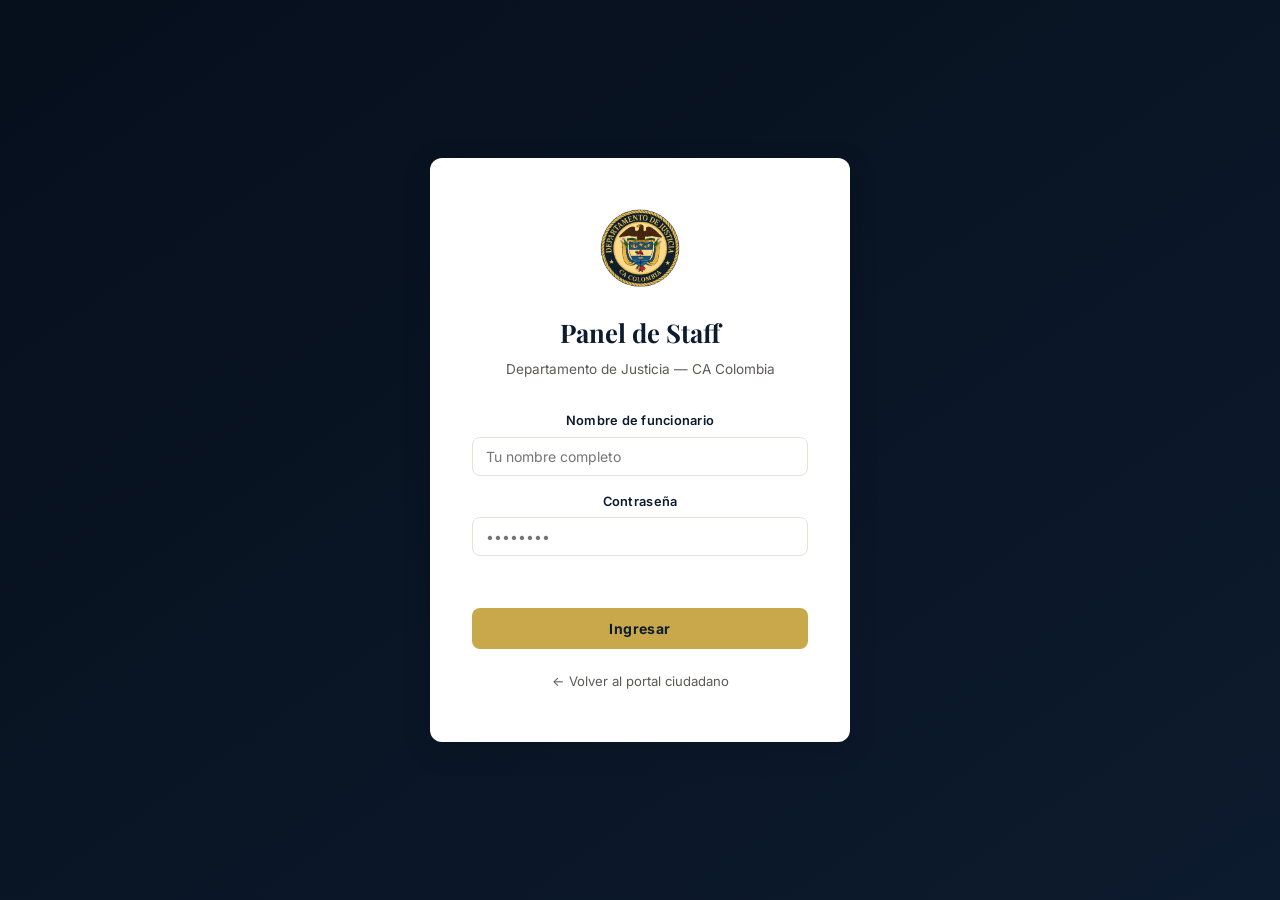
==== commit 18d2c224: "sss" ====
--- a/staff.html
+++ b/staff.html
@@ -4,6 +4,9 @@
   <meta charset="UTF-8" />
   <meta name="viewport" content="width=device-width, initial-scale=1.0" />
   <title>Panel Staff — DDJ CA Colombia</title>
+  <link rel="preconnect" href="https://fonts.googleapis.com" />
+  <link rel="preconnect" href="https://fonts.gstatic.com" crossorigin />
+  <link href="https://fonts.googleapis.com/css2?family=Playfair+Display:wght@700;900&family=Inter:wght@400;500;600;700&display=swap" rel="stylesheet" />
   <link rel="stylesheet" href="styles.css" />
 </head>
 <body>
--- a/styles.css
+++ b/styles.css
@@ -1,599 +1,476 @@
 /* ================================================
-   DDJ CA Colombia — Estilos compartidos v2
+   DDJ CA Colombia — Estilos v3 (limpio)
    ================================================ */
 
+@import url('https://fonts.googleapis.com/css2?family=Playfair+Display:wght@700;900&family=Inter:wght@400;500;600;700&display=swap');
+
+/* ── VARIABLES ── */
 :root {
-  --navy: #0d1b2e;
-  --navy-2: #152540;
-  --navy-3: #1e3558;
-  --gold: #c9a84c;
-  --gold-light: #e4c97e;
+  --navy:      #0d1b2e;
+  --navy-2:    #152540;
+  --navy-3:    #1e3558;
+  --gold:      #c9a84c;
+  --gold-light:#e4c97e;
   --gold-pale: #f5e9c8;
-  --white: #ffffff;
-  --gray-50: #fafaf8;
-  --gray-100: #f4f3ef;
-  --gray-200: #e5e2d8;
-  --gray-300: #ccc9be;
-  --gray-500: #888480;
-  --gray-600: #5c5a54;
-  --gray-800: #2a2826;
-  --text: #1a1918;
-  --text-muted: #5c5a54;
-  --success: #166534;
-  --success-bg: #dcfce7;
-  --warning: #92400e;
-  --warning-bg: #fef3c7;
-  --danger: #991b1b;
+  --white:     #ffffff;
+  --gray-50:   #fafaf8;
+  --gray-100:  #f4f3ef;
+  --gray-200:  #e5e2d8;
+  --gray-300:  #ccc9be;
+  --gray-500:  #888480;
+  --gray-600:  #5c5a54;
+  --text:      #1a1918;
+  --text-muted:#5c5a54;
+  --success:   #166534;
+  --success-bg:#dcfce7;
+  --warning:   #92400e;
+  --warning-bg:#fef3c7;
+  --danger:    #991b1b;
   --danger-bg: #fee2e2;
-  --info: #1e3a8a;
-  --info-bg: #dbeafe;
-
-  --font-serif: 'Playfair Display', Georgia, serif;
+  --info:      #1e3a8a;
+  --info-bg:   #dbeafe;
+  --font-serif:'Playfair Display', Georgia, serif;
   --font-sans: 'Inter', system-ui, sans-serif;
-  --sh: 0 1px 3px rgba(0,0,0,.08), 0 1px 2px rgba(0,0,0,.06);
-  --sh-md: 0 4px 12px rgba(0,0,0,.10);
-  --sh-lg: 0 8px 30px rgba(0,0,0,.14);
-  --radius: 8px;
+  --sh:        0 1px 3px rgba(0,0,0,.08), 0 1px 2px rgba(0,0,0,.06);
+  --sh-md:     0 4px 12px rgba(0,0,0,.10);
+  --sh-lg:     0 8px 30px rgba(0,0,0,.14);
+  --radius:    8px;
   --radius-lg: 12px;
-  --tr: .22s ease;
-}
-
+  --tr:        .22s ease;
+}
+
+/* ── RESET ── */
 *, *::before, *::after { box-sizing: border-box; margin: 0; padding: 0; }
-html { scroll-behavior: smooth; font-size: 16px; }
-body { font-family: var(--font-sans); color: var(--text); background: var(--white); line-height: 1.6; overflow-x: hidden; }
-a { text-decoration: none; color: inherit; }
-img { max-width: 100%; display: block; }
+html  { scroll-behavior: smooth; font-size: 16px; }
+body  { font-family: var(--font-sans); color: var(--text); background: var(--white); line-height: 1.6; overflow-x: hidden; }
+a     { text-decoration: none; color: inherit; }
+img   { max-width: 100%; display: block; }
 textarea, input, select, button { font-family: var(--font-sans); }
+ul    { list-style: none; }
 
 /* ── CONTAINER ── */
 .container { max-width: 1140px; margin: 0 auto; padding: 0 24px; }
 
-/* ── BUTTONS ── */
-.btn {
-  display: inline-flex; align-items: center; justify-content: center; gap: 8px;
-  padding: 11px 26px; border-radius: var(--radius); font-size: .875rem;
-  font-weight: 600; letter-spacing: .03em; cursor: pointer; border: 2px solid transparent;
-  transition: var(--tr); white-space: nowrap;
-}
-.btn-navy { background: var(--navy); color: var(--white); }
-.btn-navy:hover { background: var(--navy-3); box-shadow: var(--sh-md); }
-.btn-gold { background: var(--gold); color: var(--navy); }
-.btn-gold:hover { background: var(--gold-light); box-shadow: 0 4px 14px rgba(201,168,76,.35); }
-.btn-gold-sm { background: var(--gold); color: var(--navy); padding: 7px 16px; font-size: .8rem; }
-.btn-gold-sm:hover { background: var(--gold-light); }
-.btn-ghost { background: transparent; color: var(--gray-600); border-color: var(--gray-300); }
-.btn-ghost:hover { background: var(--gray-100); color: var(--text); }
-.btn-danger { background: var(--danger); color: var(--white); }
+/* ── SCROLL ANIMATION ── */
+.fade-up { opacity: 0; transform: translateY(24px); transition: opacity .55s ease, transform .55s ease; }
+.fade-up.visible { opacity: 1; transform: translateY(0); }
+
+/* ═══════════════════════════════════════
+   BOTONES
+═══════════════════════════════════════ */
+.btn-primary {
+  display: inline-flex; align-items: center; justify-content: center;
+  padding: 12px 28px; background: var(--gold); color: var(--navy);
+  border: none; border-radius: var(--radius);
+  font-size: .875rem; font-weight: 700; letter-spacing: .03em;
+  cursor: pointer; transition: var(--tr);
+}
+.btn-primary:hover { background: var(--gold-light); box-shadow: 0 4px 14px rgba(201,168,76,.35); }
+
+.btn-outline {
+  display: inline-flex; align-items: center; justify-content: center;
+  padding: 12px 28px; background: transparent; color: var(--white);
+  border: 2px solid rgba(255,255,255,.4); border-radius: var(--radius);
+  font-size: .875rem; font-weight: 600; cursor: pointer; transition: var(--tr);
+}
+.btn-outline:hover { background: rgba(255,255,255,.08); border-color: var(--gold-light); color: var(--gold-light); }
+
+.btn-secondary {
+  display: inline-flex; align-items: center; justify-content: center;
+  padding: 10px 22px; background: var(--gray-100); color: var(--text);
+  border: 1.5px solid var(--gray-200); border-radius: var(--radius);
+  font-size: .875rem; font-weight: 600; cursor: pointer; transition: var(--tr);
+}
+.btn-secondary:hover { background: var(--gray-200); }
+
+.btn-danger {
+  display: inline-flex; align-items: center; justify-content: center;
+  padding: 10px 22px; background: var(--danger); color: var(--white);
+  border: none; border-radius: var(--radius);
+  font-size: .875rem; font-weight: 600; cursor: pointer; transition: var(--tr);
+}
 .btn-danger:hover { background: #7f1d1d; }
-.btn-full { width: 100%; }
-.btn-sm { padding: 6px 14px; font-size: .8rem; font-weight: 600; border-radius: 6px; cursor: pointer; background: var(--navy-2); color: var(--white); border: none; transition: var(--tr); }
-.btn-sm:hover { background: var(--navy-3); }
-
-/* ── BADGES ── */
-.badge { display: inline-flex; align-items: center; padding: 3px 10px; border-radius: 100px; font-size: .75rem; font-weight: 700; letter-spacing: .04em; }
-.badge-blue { background: var(--info-bg); color: var(--info); }
+
+/* Botones pequeños de tabla */
+.btn-sm { padding: 5px 12px; font-size: .78rem; font-weight: 600; border-radius: 6px; cursor: pointer; border: 1px solid transparent; transition: var(--tr); }
+.btn-view { background: var(--info-bg);    color: var(--info);    border-color: #bfdbfe; }
+.btn-view:hover { background: #bfdbfe; }
+.btn-edit { background: var(--warning-bg); color: var(--warning); border-color: #fde68a; }
+.btn-edit:hover { background: #fde68a; }
+.btn-del  { background: var(--danger-bg);  color: var(--danger);  border-color: #fecaca; }
+.btn-del:hover  { background: #fecaca; }
+
+/* Botón staff en navbar */
+.btn-staff {
+  background: rgba(201,168,76,.15); color: var(--gold-light) !important;
+  border: 1px solid rgba(201,168,76,.4); border-radius: var(--radius);
+  padding: 6px 14px; font-size: .82rem; font-weight: 600;
+}
+.btn-staff:hover { background: rgba(201,168,76,.28) !important; }
+
+/* ═══════════════════════════════════════
+   BADGES
+═══════════════════════════════════════ */
+.badge { display: inline-flex; align-items: center; padding: 3px 10px; border-radius: 100px; font-size: .74rem; font-weight: 700; letter-spacing: .04em; }
+.badge-blue   { background: var(--info-bg);    color: var(--info); }
 .badge-yellow { background: var(--warning-bg); color: var(--warning); }
 .badge-orange { background: #ffedd5; color: #9a3412; }
-.badge-green { background: var(--success-bg); color: var(--success); }
-.badge-gray { background: #f3f4f6; color: #374151; }
-
-/* ── SECTION ── */
-.section { padding: 80px 0; }
+.badge-green  { background: var(--success-bg); color: var(--success); }
+.badge-gray   { background: var(--gray-100);   color: #374151; }
+
+/* ═══════════════════════════════════════
+   FORMULARIOS
+═══════════════════════════════════════ */
+.form-group { margin-bottom: 16px; }
+.form-group label { display: block; font-size: .8rem; font-weight: 600; color: var(--navy); margin-bottom: 5px; letter-spacing: .02em; }
+.form-group input,
+.form-group select,
+.form-group textarea {
+  width: 100%; padding: 10px 13px;
+  border: 1.5px solid var(--gray-200); border-radius: var(--radius);
+  font-size: .875rem; color: var(--text); background: var(--white);
+  transition: var(--tr); outline: none;
+}
+.form-group input:focus,
+.form-group select:focus,
+.form-group textarea:focus { border-color: var(--navy-3); box-shadow: 0 0 0 3px rgba(30,53,88,.1); }
+.form-group textarea { resize: vertical; line-height: 1.5; }
+
+.form-grid { display: grid; grid-template-columns: 1fr 1fr; gap: 0 16px; }
+.form-full  { grid-column: 1 / -1; }
+
+/* ═══════════════════════════════════════
+   SECCIONES
+═══════════════════════════════════════ */
+.section     { padding: 80px 0; }
 .section-alt { background: var(--gray-100); }
 
 .section-header { text-align: center; margin-bottom: 52px; }
 .section-tag {
   display: inline-block; background: var(--navy); color: var(--gold-light);
-  font-size: .7rem; font-weight: 700; letter-spacing: .14em; text-transform: uppercase;
+  font-size: .68rem; font-weight: 700; letter-spacing: .14em; text-transform: uppercase;
   padding: 4px 14px; border-radius: 100px; margin-bottom: 14px;
 }
-.section-title { font-family: var(--font-serif); font-size: clamp(1.7rem, 3vw, 2.5rem); color: var(--navy); font-weight: 700; margin-bottom: 12px; }
-.section-desc { font-size: .95rem; color: var(--text-muted); max-width: 560px; margin: 0 auto; }
-
-/* ── FORMS ── */
-.form-group { margin-bottom: 18px; }
-.form-group label { display: block; font-size: .8rem; font-weight: 600; color: var(--navy); margin-bottom: 6px; letter-spacing: .03em; }
-.form-group input,
-.form-group select,
-.form-group textarea {
-  width: 100%; padding: 10px 14px; border: 1.5px solid var(--gray-200);
-  border-radius: var(--radius); font-size: .875rem; color: var(--text);
-  background: var(--white); transition: var(--tr); outline: none; line-height: 1.5;
-}
-.form-group input:focus,
-.form-group select:focus,
-.form-group textarea:focus { border-color: var(--navy-3); box-shadow: 0 0 0 3px rgba(30,53,88,.12); }
-.form-group textarea { resize: vertical; }
-.form-row { display: flex; gap: 16px; }
-.form-row .form-group { flex: 1; }
-.form-row-3 .form-group { flex: 1; }
-
-/* ── MODALS ── */
-.modal-overlay {
-  position: fixed; inset: 0; background: rgba(0,0,0,.55);
-  display: flex; align-items: center; justify-content: center; z-index: 2000;
-  padding: 20px;
-}
-.modal-overlay.hidden { display: none; }
-.modal {
-  background: var(--white); border-radius: var(--radius-lg); max-width: 560px;
-  width: 100%; max-height: 90vh; overflow-y: auto; box-shadow: var(--sh-lg);
-}
-.modal-lg { max-width: 780px; }
-.modal-sm { max-width: 420px; }
-.modal-header {
-  display: flex; align-items: flex-start; justify-content: space-between; gap: 16px;
-  padding: 22px 24px 0;
-}
-.modal-header h3 { font-family: var(--font-serif); color: var(--navy); font-size: 1.2rem; }
-.modal-close {
-  background: var(--gray-100); border: none; border-radius: 6px; width: 30px; height: 30px;
-  cursor: pointer; font-size: .85rem; color: var(--gray-600); flex-shrink: 0;
-  display: flex; align-items: center; justify-content: center; transition: var(--tr);
-}
-.modal-close:hover { background: var(--gray-200); color: var(--text); }
-.modal-body { padding: 20px 24px; }
-.modal-footer {
-  display: flex; justify-content: flex-end; gap: 10px;
-  padding: 16px 24px; border-top: 1px solid var(--gray-200);
-}
-
-/* ── TABLES ── */
-.data-table { width: 100%; border-collapse: collapse; font-size: .875rem; }
-.data-table thead tr { background: var(--navy); }
-.data-table th { padding: 12px 16px; text-align: left; color: var(--gold-light); font-size: .75rem; font-weight: 700; letter-spacing: .06em; text-transform: uppercase; }
-.data-table td { padding: 12px 16px; border-bottom: 1px solid var(--gray-200); color: var(--text); vertical-align: middle; }
-.data-table tr:hover td { background: var(--gray-50); }
-.td-id { font-weight: 700; color: var(--navy); font-size: .82rem; }
-.td-sm { font-size: .82rem; color: var(--text-muted); }
-.td-actions { display: flex; gap: 6px; align-items: center; }
-.btn-action { padding: 5px 12px; font-size: .75rem; font-weight: 600; border-radius: 6px; border: 1.5px solid var(--gray-200); background: var(--white); color: var(--navy); cursor: pointer; transition: var(--tr); }
-.btn-action:hover { background: var(--gray-100); }
-.btn-action-edit { border-color: var(--navy-3); color: var(--navy-3); }
-.btn-action-edit:hover { background: var(--info-bg); }
-.btn-action-del { border-color: var(--danger); color: var(--danger); }
-.btn-action-del:hover { background: var(--danger-bg); }
-
-/* ── TIMELINE ── */
-.timeline { display: flex; flex-direction: column; gap: 0; margin-top: 8px; }
-.timeline-item { display: flex; gap: 14px; padding: 12px 0; border-left: 2px solid var(--gray-200); margin-left: 8px; padding-left: 20px; position: relative; }
-.timeline-item:last-child { border-left-color: transparent; }
-.timeline-dot { position: absolute; left: -7px; top: 16px; width: 12px; height: 12px; border-radius: 50%; background: var(--gold); border: 2px solid var(--white); box-shadow: 0 0 0 2px var(--gold); flex-shrink: 0; }
-.timeline-body { flex: 1; }
-.timeline-fecha { font-size: .75rem; font-weight: 700; color: var(--navy); letter-spacing: .04em; }
-.timeline-desc { font-size: .875rem; color: var(--text); margin: 3px 0; }
-.timeline-func { font-size: .75rem; color: var(--text-muted); font-style: italic; }
-.timeline-title { font-family: var(--font-serif); color: var(--navy); font-size: 1rem; margin: 20px 0 8px; }
-
-/* ── EMPTY STATE ── */
-.empty-msg { color: var(--text-muted); font-size: .875rem; padding: 20px; text-align: center; }
-
-/* ── NAVBAR ── */
+.section-title { font-family: var(--font-serif); font-size: clamp(1.7rem,3vw,2.4rem); color: var(--navy); font-weight: 700; margin-bottom: 12px; }
+.section-desc  { font-size: .95rem; color: var(--text-muted); max-width: 560px; margin: 0 auto; line-height: 1.65; }
+
+/* ═══════════════════════════════════════
+   NAVBAR
+═══════════════════════════════════════ */
 .navbar {
   position: fixed; top: 0; left: 0; right: 0; z-index: 1000;
   background: rgba(13,27,46,.97); backdrop-filter: blur(12px);
-  border-bottom: 1px solid rgba(201,168,76,.2); transition: var(--tr);
-}
-.navbar.scrolled { box-shadow: 0 2px 20px rgba(0,0,0,.3); }
+  border-bottom: 1px solid rgba(201,168,76,.18);
+}
 .nav-inner {
   max-width: 1140px; margin: 0 auto; padding: 0 24px; height: 66px;
   display: flex; align-items: center; justify-content: space-between;
 }
 .nav-brand { display: flex; align-items: center; gap: 12px; }
-.nav-logo { width: 40px; height: 40px; object-fit: contain; border-radius: 50%; }
-.nav-title-main { font-family: var(--font-serif); color: var(--white); font-size: .95rem; font-weight: 700; line-height: 1.2; display: block; }
-.nav-title-sub { color: var(--gold); font-size: .68rem; letter-spacing: .1em; text-transform: uppercase; display: block; }
-.nav-links { list-style: none; display: flex; gap: 2px; }
-.nav-links a { color: rgba(255,255,255,.8); font-size: .85rem; font-weight: 500; padding: 6px 13px; border-radius: 6px; transition: var(--tr); }
+.nav-logo   { width: 40px; height: 40px; object-fit: contain; border-radius: 50%; }
+.nav-brand-text  { display: flex; flex-direction: column; }
+.nav-brand-main  { font-family: var(--font-serif); color: var(--white); font-size: .95rem; font-weight: 700; line-height: 1.2; }
+.nav-brand-sub   { color: var(--gold); font-size: .65rem; letter-spacing: .12em; text-transform: uppercase; }
+
+.nav-links { display: flex; gap: 2px; align-items: center; }
+.nav-links li { list-style: none; }
+.nav-links a { color: rgba(255,255,255,.78); font-size: .84rem; font-weight: 500; padding: 7px 12px; border-radius: 6px; transition: var(--tr); display: block; }
 .nav-links a:hover { color: var(--gold-light); background: rgba(255,255,255,.06); }
-.nav-actions { display: flex; align-items: center; gap: 12px; }
+
 .hamburger { display: none; flex-direction: column; gap: 5px; background: none; border: none; cursor: pointer; padding: 4px; }
-.hamburger span { display: block; width: 22px; height: 2px; background: var(--gold-light); border-radius: 2px; }
-
-/* ── HERO ── */
+.hamburger span { display: block; width: 22px; height: 2px; background: var(--gold-light); border-radius: 2px; transition: var(--tr); }
+
+/* ═══════════════════════════════════════
+   HERO
+═══════════════════════════════════════ */
+@keyframes floatLogo { 0%,100%{transform:translateY(0)} 50%{transform:translateY(-10px)} }
+@keyframes fadeUp    { from{opacity:0;transform:translateY(28px)} to{opacity:1;transform:translateY(0)} }
+
 .hero {
-  min-height: 100vh; position: relative; display: flex; align-items: center;
-  justify-content: center; text-align: center;
-  background: linear-gradient(160deg, #08111f 0%, #0d1b2e 55%, #112040 100%);
-  overflow: hidden; padding: 80px 24px 40px;
-}
-.hero::after {
+  min-height: 100vh; position: relative;
+  display: flex; align-items: center; justify-content: center; text-align: center;
+  background: linear-gradient(160deg, #06101d 0%, #0d1b2e 55%, #111f3c 100%);
+  padding: 100px 24px 60px;
+  overflow: hidden;
+}
+.hero::before {
   content: ''; position: absolute; inset: 0; pointer-events: none;
-  background: radial-gradient(ellipse 70% 60% at 50% 40%, rgba(201,168,76,.07) 0%, transparent 65%);
-}
-.hero-overlay { position: absolute; bottom: 0; left: 0; right: 0; height: 120px; background: linear-gradient(to top, var(--white), transparent); }
+  background: radial-gradient(ellipse 70% 60% at 50% 35%, rgba(201,168,76,.08) 0%, transparent 65%);
+}
+.hero-bottom-fade {
+  position: absolute; bottom: 0; left: 0; right: 0; height: 80px;
+  background: linear-gradient(to top, var(--white), transparent);
+  pointer-events: none;
+}
 .hero-content { position: relative; z-index: 2; max-width: 680px; animation: fadeUp .9s ease both; }
-.hero-logo { width: 150px; height: 150px; object-fit: contain; margin: 0 auto 28px; filter: drop-shadow(0 6px 24px rgba(201,168,76,.4)); animation: floatLogo 7s ease-in-out infinite; }
-@keyframes floatLogo { 0%,100%{transform:translateY(0)} 50%{transform:translateY(-10px)} }
-.hero-eyebrow { font-size: .75rem; font-weight: 700; letter-spacing: .2em; text-transform: uppercase; color: var(--gold); margin-bottom: 10px; }
-.hero-title { font-family: var(--font-serif); font-size: clamp(2rem,5vw,3.8rem); color: var(--white); font-weight: 900; line-height: 1.1; margin-bottom: 10px; }
-.hero-sub { font-size: 1rem; color: rgba(255,255,255,.55); letter-spacing: .12em; text-transform: uppercase; margin-bottom: 16px; }
-.hero-desc { font-size: 1rem; color: rgba(255,255,255,.72); max-width: 500px; margin: 0 auto 32px; line-height: 1.7; }
-@keyframes fadeUp { from{opacity:0;transform:translateY(28px)} to{opacity:1;transform:translateY(0)} }
-
-/* ── SEARCH BOX ── */
-.section-search { background: var(--white); }
-.search-box { display: flex; gap: 12px; max-width: 600px; margin: 0 auto 28px; }
-.search-input { flex: 1; padding: 14px 18px; border: 2px solid var(--gray-200); border-radius: var(--radius); font-size: 1rem; color: var(--text); outline: none; transition: var(--tr); }
+.hero-seal {
+  width: 130px; height: 130px; object-fit: contain; margin: 0 auto 28px;
+  filter: drop-shadow(0 6px 28px rgba(201,168,76,.45));
+  animation: floatLogo 7s ease-in-out infinite;
+}
+.hero-tag      { font-size: .7rem; font-weight: 700; letter-spacing: .22em; text-transform: uppercase; color: var(--gold); margin-bottom: 14px; }
+.hero-title    { font-family: var(--font-serif); font-size: clamp(2.2rem,5vw,3.8rem); color: var(--white); font-weight: 900; line-height: 1.08; margin-bottom: 18px; }
+.hero-subtitle { font-size: 1.025rem; color: rgba(255,255,255,.68); max-width: 500px; margin: 0 auto 36px; line-height: 1.72; }
+.hero-actions  { display: flex; gap: 14px; justify-content: center; flex-wrap: wrap; }
+
+/* ═══════════════════════════════════════
+   STATS BAR
+═══════════════════════════════════════ */
+.stats-bar { background: var(--navy-2); padding: 32px 0; border-bottom: 1px solid rgba(201,168,76,.15); }
+.stats-inner {
+  max-width: 1140px; margin: 0 auto; padding: 0 24px;
+  display: grid; grid-template-columns: repeat(4, 1fr); gap: 16px;
+}
+.stat-item     { text-align: center; padding: 8px; }
+.stat-number   { display: block; font-family: var(--font-serif); font-size: 2.4rem; font-weight: 900; color: var(--gold-light); line-height: 1; }
+.stat-label    { display: block; font-size: .7rem; color: rgba(255,255,255,.55); letter-spacing: .1em; text-transform: uppercase; margin-top: 6px; }
+
+/* ═══════════════════════════════════════
+   BÚSQUEDA (ciudadano)
+═══════════════════════════════════════ */
+.search-box   { max-width: 640px; margin: 0 auto 12px; }
+.search-row   { display: flex; gap: 10px; }
+.search-input {
+  flex: 1; padding: 13px 18px;
+  border: 2px solid var(--gray-200); border-radius: var(--radius);
+  font-size: .95rem; color: var(--text); outline: none; transition: var(--tr);
+  background: var(--white);
+}
 .search-input:focus { border-color: var(--navy); box-shadow: 0 0 0 3px rgba(13,27,46,.1); }
 .search-input::placeholder { color: var(--gray-500); }
-.search-result { max-width: 800px; margin: 0 auto; }
-.search-result.hidden { display: none; }
-
-/* Expediente card (citizen) */
-.exp-card { background: var(--white); border: 1.5px solid var(--gray-200); border-radius: var(--radius-lg); overflow: hidden; box-shadow: var(--sh-md); }
-.exp-header { display: flex; align-items: flex-start; justify-content: space-between; gap: 16px; padding: 20px 24px; background: var(--navy); }
-.exp-id { font-size: .75rem; font-weight: 700; letter-spacing: .12em; color: var(--gold); margin-bottom: 4px; }
-.exp-titulo { font-family: var(--font-serif); color: var(--white); font-size: 1.15rem; }
-.exp-meta { display: grid; grid-template-columns: repeat(auto-fill, minmax(180px, 1fr)); gap: 12px; padding: 20px 24px; border-bottom: 1px solid var(--gray-200); background: var(--gray-50); }
-.meta-item { display: flex; flex-direction: column; gap: 2px; }
-.meta-label { font-size: .7rem; font-weight: 700; letter-spacing: .08em; text-transform: uppercase; color: var(--text-muted); }
-.meta-val { font-size: .88rem; color: var(--text); font-weight: 500; }
-.exp-desc { padding: 16px 24px; font-size: .9rem; color: var(--text-muted); border-bottom: 1px solid var(--gray-200); }
-.exp-card .timeline-title { padding: 0 24px; }
-.exp-card .timeline { padding: 4px 24px 20px; }
-.result-empty { background: var(--gray-100); border: 1.5px dashed var(--gray-300); border-radius: var(--radius-lg); padding: 32px; text-align: center; color: var(--text-muted); }
-
-/* ── INSTITUCIONES ── */
-.inst-grid { display: flex; flex-direction: column; gap: 0; max-width: 760px; margin: 0 auto; }
-.inst-card { display: flex; align-items: flex-start; gap: 24px; padding: 28px 32px; background: var(--white); border: 1.5px solid var(--gray-200); border-radius: var(--radius-lg); margin-bottom: 2px; transition: var(--tr); }
-.inst-card:hover { border-color: var(--navy-3); box-shadow: var(--sh-md); transform: translateX(4px); }
-.inst-top { border-color: var(--gold); background: linear-gradient(135deg, var(--navy) 0%, var(--navy-2) 100%); }
-.inst-top:hover { border-color: var(--gold-light); }
-.inst-top .inst-num { background: var(--gold); color: var(--navy); }
-.inst-top .inst-body h3 { color: var(--gold-light); }
-.inst-top .inst-body p { color: rgba(255,255,255,.75); }
-.inst-num { width: 40px; height: 40px; border-radius: 50%; background: var(--navy); color: var(--white); display: flex; align-items: center; justify-content: center; font-family: var(--font-serif); font-weight: 700; font-size: 1rem; flex-shrink: 0; }
-.inst-body h3 { font-family: var(--font-serif); color: var(--navy); font-size: 1.1rem; margin-bottom: 6px; }
-.inst-body p { font-size: .875rem; color: var(--text-muted); line-height: 1.6; }
-
-/* ── DOC CARDS (citizen) ── */
-.doc-grid { display: grid; grid-template-columns: repeat(auto-fill, minmax(280px, 1fr)); gap: 20px; }
-.doc-card { background: var(--white); border: 1.5px solid var(--gray-200); border-radius: var(--radius-lg); padding: 24px; cursor: pointer; transition: var(--tr); position: relative; overflow: hidden; }
-.doc-card::before { content: ''; position: absolute; top: 0; left: 0; width: 3px; height: 100%; background: linear-gradient(to bottom, var(--gold), var(--gold-light)); }
-.doc-card:hover { border-color: var(--navy); box-shadow: var(--sh-md); transform: translateY(-2px); }
-.doc-codigo { font-size: .7rem; font-weight: 700; letter-spacing: .1em; text-transform: uppercase; color: var(--navy); background: var(--gold-pale); padding: 2px 8px; border-radius: 4px; display: inline-block; margin-bottom: 10px; }
-.doc-titulo { font-family: var(--font-serif); color: var(--navy); font-size: 1.05rem; margin-bottom: 8px; }
-.doc-cat { font-size: .72rem; font-weight: 600; color: var(--text-muted); background: var(--gray-100); padding: 2px 8px; border-radius: 4px; display: inline-block; margin-bottom: 10px; }
-.doc-fecha { font-size: .75rem; color: var(--gray-500); margin-bottom: 12px; }
-.doc-link { font-size: .82rem; font-weight: 600; color: var(--navy); }
-
-/* Modal documento content */
-.modal-codigo { font-size: .72rem; font-weight: 700; letter-spacing: .1em; text-transform: uppercase; color: var(--navy); background: var(--gold-pale); padding: 2px 8px; border-radius: 4px; display: inline-block; margin-bottom: 8px; }
-.modal-titulo { font-family: var(--font-serif); color: var(--navy); font-size: 1.25rem; }
-.modal-meta { font-size: .78rem; color: var(--text-muted); margin-bottom: 16px; }
-.modal-content-text { white-space: pre-wrap; font-family: var(--font-sans); font-size: .88rem; color: var(--text); line-height: 1.7; background: var(--gray-50); border-radius: var(--radius); padding: 16px; border: 1px solid var(--gray-200); }
-
-/* ── CONTACT ── */
-.contact-grid { display: grid; grid-template-columns: 1fr 1.4fr; gap: 60px; align-items: start; }
-.contact-info h3 { font-family: var(--font-serif); color: var(--navy); font-size: 1.3rem; margin-bottom: 24px; }
-.contact-item { display: flex; gap: 14px; align-items: flex-start; padding: 16px 0; border-bottom: 1px solid var(--gray-200); }
-.contact-item:last-child { border-bottom: none; }
-.ci-icon { font-size: 1.4rem; flex-shrink: 0; }
-.contact-item strong { display: block; color: var(--navy); font-size: .9rem; margin-bottom: 2px; }
-.contact-item p { font-size: .82rem; color: var(--text-muted); }
-.contact-form { background: var(--white); border: 1.5px solid var(--gray-200); border-radius: var(--radius-lg); padding: 32px; box-shadow: var(--sh); }
-.contact-form h3 { font-family: var(--font-serif); color: var(--navy); font-size: 1.2rem; margin-bottom: 20px; }
-
-/* ── FOOTER ── */
-.footer { background: var(--navy); padding: 32px 0; border-top: 3px solid var(--gold); }
-.footer-inner { display: flex; align-items: center; justify-content: space-between; gap: 24px; flex-wrap: wrap; }
-.footer-brand { display: flex; align-items: center; gap: 14px; }
-.footer-logo { width: 48px; height: 48px; object-fit: contain; border-radius: 50%; }
-.footer-name { color: var(--white); font-family: var(--font-serif); font-size: .95rem; font-weight: 700; }
-.footer-sub { color: var(--gold); font-size: .75rem; letter-spacing: .06em; }
-.footer-note { font-size: .75rem; color: rgba(255,255,255,.4); max-width: 380px; text-align: right; }
-
-/* ══════════════════════════════════════
-   STAFF PANEL
-══════════════════════════════════════ */
-.staff-body { background: var(--gray-100); }
-
-/* LOGIN */
-.login-screen {
-  min-height: 100vh; display: flex; align-items: center; justify-content: center;
-  background: linear-gradient(145deg, #08111f 0%, #0d1b2e 100%); padding: 24px;
-}
-.login-box { background: var(--white); border-radius: var(--radius-lg); padding: 44px 40px; width: 100%; max-width: 420px; box-shadow: var(--sh-lg); text-align: center; }
-.login-logo { width: 80px; height: 80px; object-fit: contain; margin: 0 auto 20px; border-radius: 50%; }
-.login-title { font-family: var(--font-serif); color: var(--navy); font-size: 1.5rem; margin-bottom: 6px; }
-.login-sub { color: var(--text-muted); font-size: .85rem; margin-bottom: 28px; }
-.login-error { color: var(--danger); font-size: .82rem; margin-bottom: 12px; }
-.login-error.hidden { display: none; }
-.login-back { display: inline-block; margin-top: 20px; font-size: .82rem; color: var(--text-muted); }
-.login-back:hover { color: var(--navy); }
-
-/* APP LAYOUT */
-.staff-app { display: flex; min-height: 100vh; }
-.staff-app.hidden { display: none; }
-
-/* SIDEBAR */
-.sidebar {
-  width: 240px; background: var(--navy); display: flex; flex-direction: column;
-  position: fixed; top: 0; left: 0; bottom: 0; z-index: 100; overflow-y: auto;
-}
-.sidebar-brand { display: flex; align-items: center; gap: 12px; padding: 22px 20px; border-bottom: 1px solid rgba(255,255,255,.08); }
-.sidebar-logo { width: 36px; height: 36px; object-fit: contain; border-radius: 50%; flex-shrink: 0; }
-.sidebar-title { color: var(--gold-light); font-family: var(--font-serif); font-size: .95rem; font-weight: 700; line-height: 1.2; }
-.sidebar-sub { color: rgba(255,255,255,.45); font-size: .68rem; letter-spacing: .08em; text-transform: uppercase; }
-.sidebar-nav { flex: 1; padding: 12px 10px; display: flex; flex-direction: column; gap: 2px; }
-.sidebar-footer { padding: 10px; border-top: 1px solid rgba(255,255,255,.08); display: flex; flex-direction: column; gap: 2px; }
-.snav-item {
-  display: flex; align-items: center; gap: 10px; padding: 10px 14px; border-radius: var(--radius);
-  color: rgba(255,255,255,.65); font-size: .875rem; font-weight: 500; cursor: pointer;
-  border: none; background: transparent; width: 100%; text-align: left; transition: var(--tr);
-  text-decoration: none;
-}
-.snav-item:hover { background: rgba(255,255,255,.07); color: var(--white); }
-.snav-item.active { background: rgba(201,168,76,.15); color: var(--gold-light); }
-.snav-icon { font-size: 1rem; flex-shrink: 0; }
-.snav-logout:hover { background: rgba(153,27,27,.3); color: #fca5a5; }
-
-/* MAIN */
-.staff-main { flex: 1; margin-left: 240px; display: flex; flex-direction: column; min-height: 100vh; }
-.topbar { background: var(--white); border-bottom: 1px solid var(--gray-200); padding: 0 28px; height: 60px; display: flex; align-items: center; justify-content: space-between; position: sticky; top: 0; z-index: 50; }
-.topbar-title { font-family: var(--font-serif); color: var(--navy); font-size: 1.25rem; font-weight: 700; }
-.topbar-user { font-size: .85rem; color: var(--text-muted); background: var(--gray-100); padding: 6px 14px; border-radius: 100px; }
-
-.staff-section { padding: 24px 28px; flex: 1; }
-.staff-section.hidden { display: none; }
-
-/* STAT CARDS */
-.stat-cards { display: grid; grid-template-columns: repeat(4, 1fr); gap: 16px; margin-bottom: 24px; }
-.stat-card { background: var(--white); border: 1.5px solid var(--gray-200); border-radius: var(--radius-lg); padding: 20px 22px; display: flex; flex-direction: column; gap: 4px; }
-.sc-num { font-family: var(--font-serif); font-size: 2rem; font-weight: 900; color: var(--navy); line-height: 1; }
-.sc-label { font-size: .78rem; color: var(--text-muted); font-weight: 500; text-transform: uppercase; letter-spacing: .06em; }
-
-/* DASH PANELS */
-.dash-grid { display: grid; grid-template-columns: 1.6fr 1fr; gap: 20px; }
-.dash-panel { background: var(--white); border: 1.5px solid var(--gray-200); border-radius: var(--radius-lg); padding: 20px; }
-.panel-title { font-family: var(--font-serif); color: var(--navy); font-size: 1rem; margin-bottom: 16px; border-bottom: 1px solid var(--gray-200); padding-bottom: 10px; }
-
-/* List row (dashboard recent) */
-.list-row { display: flex; align-items: center; justify-content: space-between; gap: 12px; padding: 10px 0; border-bottom: 1px solid var(--gray-100); cursor: pointer; transition: var(--tr); }
-.list-row:hover { background: var(--gray-50); margin: 0 -8px; padding: 10px 8px; border-radius: 6px; }
-.list-row:last-child { border-bottom: none; }
-.lr-id { font-size: .72rem; color: var(--text-muted); font-weight: 700; letter-spacing: .06em; }
-.lr-title { font-size: .875rem; color: var(--text); }
-
-/* Court stats bars */
-.court-stat { display: flex; align-items: center; gap: 10px; margin-bottom: 12px; }
-.cs-name { font-size: .78rem; color: var(--text); width: 140px; flex-shrink: 0; }
-.cs-bar-wrap { flex: 1; background: var(--gray-100); border-radius: 100px; height: 8px; overflow: hidden; }
-.cs-bar { height: 100%; background: linear-gradient(90deg, var(--navy), var(--navy-3)); border-radius: 100px; transition: width .6s ease; min-width: 4px; }
-.cs-num { font-size: .78rem; font-weight: 700; color: var(--navy); width: 20px; text-align: right; }
-
-/* TOOLBAR */
-.section-toolbar { display: flex; align-items: center; justify-content: space-between; margin-bottom: 18px; gap: 12px; }
-.toolbar-search { padding: 9px 14px; border: 1.5px solid var(--gray-200); border-radius: var(--radius); font-size: .875rem; color: var(--text); outline: none; width: 280px; transition: var(--tr); }
-.toolbar-search:focus { border-color: var(--navy); box-shadow: 0 0 0 3px rgba(13,27,46,.08); }
-.toolbar-label { font-size: .875rem; color: var(--text-muted); font-weight: 500; }
-
-/* Detail meta (staff modal) */
-.detail-meta { display: grid; grid-template-columns: repeat(auto-fill, minmax(180px, 1fr)); gap: 12px; margin-bottom: 16px; background: var(--gray-50); border-radius: var(--radius); padding: 16px; }
-
-/* Actuaciones en form */
-.act-header { display: flex; align-items: center; justify-content: space-between; margin-bottom: 12px; }
-.act-header h4 { font-family: var(--font-serif); color: var(--navy); font-size: .95rem; }
-.act-row { background: var(--gray-50); border-radius: var(--radius); padding: 14px 14px 0; margin-bottom: 10px; border: 1px solid var(--gray-200); position: relative; }
-.act-remove { position: absolute; top: 10px; right: 10px; background: none; border: none; color: var(--gray-500); cursor: pointer; font-size: .9rem; width: 24px; height: 24px; display: flex; align-items: center; justify-content: center; border-radius: 4px; transition: var(--tr); }
-.act-remove:hover { background: var(--danger-bg); color: var(--danger); }
-
-/* Doc row (staff) */
-.doc-row { display: flex; align-items: center; justify-content: space-between; gap: 16px; padding: 16px 20px; background: var(--white); border: 1.5px solid var(--gray-200); border-radius: var(--radius-lg); margin-bottom: 10px; transition: var(--tr); }
-.doc-row:hover { border-color: var(--navy-3); box-shadow: var(--sh); }
-.doc-row-info { display: flex; align-items: center; gap: 16px; }
-.doc-row-titulo { font-weight: 600; color: var(--navy); font-size: .9rem; margin-bottom: 3px; }
-.doc-row-meta { font-size: .78rem; color: var(--text-muted); }
-.doc-row-actions { display: flex; gap: 8px; flex-shrink: 0; }
-
-/* ── SCROLL ANIMATIONS ── */
-.fade-up { opacity: 0; transform: translateY(24px); transition: opacity .55s ease, transform .55s ease; }
-.fade-up.visible { opacity: 1; transform: translateY(0); }
-
-/* ── NAV BRAND TEXT ── */
-.nav-brand-text { display: flex; flex-direction: column; }
-.nav-brand-main { font-family: var(--font-serif); color: var(--white); font-size: .95rem; font-weight: 700; line-height: 1.2; }
-.nav-brand-sub { color: var(--gold); font-size: .68rem; letter-spacing: .1em; text-transform: uppercase; }
-.btn-staff { background: rgba(201,168,76,.15); color: var(--gold-light) !important; border: 1px solid rgba(201,168,76,.35); border-radius: var(--radius); padding: 6px 14px; font-size: .82rem; font-weight: 600; }
-.btn-staff:hover { background: rgba(201,168,76,.28) !important; }
-
-/* ── HERO ── */
-.hero-seal { width: 120px; height: 120px; object-fit: contain; margin: 0 auto 24px; filter: drop-shadow(0 6px 24px rgba(201,168,76,.4)); animation: floatLogo 7s ease-in-out infinite; }
-.hero-tag { font-size: .72rem; font-weight: 700; letter-spacing: .2em; text-transform: uppercase; color: var(--gold); margin-bottom: 12px; }
-.hero-title { font-family: var(--font-serif); font-size: clamp(2rem,5vw,3.6rem); color: var(--white); font-weight: 900; line-height: 1.1; margin-bottom: 16px; }
-.hero-subtitle { font-size: 1rem; color: rgba(255,255,255,.7); max-width: 520px; margin: 0 auto 32px; line-height: 1.7; }
-.hero-actions { display: flex; gap: 14px; justify-content: center; flex-wrap: wrap; }
-
-/* ── PRIMARY / OUTLINE BUTTONS ── */
-.btn-primary { display: inline-flex; align-items: center; justify-content: center; padding: 12px 28px; background: var(--gold); color: var(--navy); border: none; border-radius: var(--radius); font-size: .875rem; font-weight: 700; cursor: pointer; transition: var(--tr); letter-spacing: .03em; }
-.btn-primary:hover { background: var(--gold-light); box-shadow: 0 4px 14px rgba(201,168,76,.35); }
-.btn-outline { display: inline-flex; align-items: center; justify-content: center; padding: 12px 28px; background: transparent; color: var(--white); border: 2px solid rgba(255,255,255,.4); border-radius: var(--radius); font-size: .875rem; font-weight: 600; cursor: pointer; transition: var(--tr); }
-.btn-outline:hover { background: rgba(255,255,255,.08); border-color: var(--gold-light); color: var(--gold-light); }
-.btn-secondary { display: inline-flex; align-items: center; justify-content: center; padding: 10px 22px; background: var(--gray-100); color: var(--text); border: 1.5px solid var(--gray-200); border-radius: var(--radius); font-size: .875rem; font-weight: 600; cursor: pointer; transition: var(--tr); }
-.btn-secondary:hover { background: var(--gray-200); }
-
-/* ── STATS BAR ── */
-.stats-bar { background: var(--navy); padding: 28px 0; }
-.stats-inner { max-width: 1140px; margin: 0 auto; padding: 0 24px; display: grid; grid-template-columns: repeat(4, 1fr); gap: 16px; }
-.stat-item { text-align: center; }
-.stat-number { display: block; font-family: var(--font-serif); font-size: 2.2rem; font-weight: 900; color: var(--gold-light); line-height: 1; }
-.stat-label { display: block; font-size: .72rem; color: rgba(255,255,255,.6); letter-spacing: .08em; text-transform: uppercase; margin-top: 4px; }
-
-/* ── SEARCH (citizen) ── */
-.search-box { max-width: 680px; margin: 0 auto 16px; }
-.search-row { display: flex; gap: 10px; }
-.search-row .search-input { flex: 1; }
-.search-hint { font-size: .78rem; color: var(--text-muted); margin-top: 8px; text-align: center; }
-.search-error { color: var(--danger); font-size: .875rem; text-align: center; margin-top: 12px; }
-
-/* ── RESULT CARD ── */
-.result-card { background: var(--white); border: 1.5px solid var(--gray-200); border-radius: var(--radius-lg); overflow: hidden; box-shadow: var(--sh-md); margin-top: 28px; }
-.result-header { display: flex; align-items: flex-start; justify-content: space-between; gap: 16px; padding: 20px 24px; background: var(--navy); }
-.result-id { font-size: .72rem; font-weight: 700; letter-spacing: .12em; color: var(--gold); margin-bottom: 4px; }
-.result-title { font-family: var(--font-serif); color: var(--white); font-size: 1.1rem; }
-.result-meta-grid { display: grid; grid-template-columns: repeat(auto-fill, minmax(170px, 1fr)); gap: 12px; padding: 16px 24px; border-bottom: 1px solid var(--gray-200); background: var(--gray-50); }
-.result-meta-item { display: flex; flex-direction: column; gap: 2px; }
-.rmi-label { font-size: .68rem; font-weight: 700; letter-spacing: .08em; text-transform: uppercase; color: var(--text-muted); }
-.rmi-val { font-size: .875rem; color: var(--text); font-weight: 500; }
-.result-desc { padding: 14px 24px; font-size: .875rem; color: var(--text-muted); border-bottom: 1px solid var(--gray-200); }
-.result-timeline-title { font-family: var(--font-serif); color: var(--navy); font-size: .95rem; padding: 16px 24px 4px; }
-.result-timeline { padding: 8px 24px 20px; }
-.result-empty { text-align: center; padding: 40px 24px; margin-top: 28px; background: var(--gray-100); border-radius: var(--radius-lg); border: 1.5px dashed var(--gray-300); }
-.result-empty-icon { font-size: 2.5rem; margin-bottom: 12px; }
-.result-empty h3 { color: var(--navy); font-family: var(--font-serif); margin-bottom: 8px; }
-.result-empty p { color: var(--text-muted); font-size: .875rem; }
-
-/* ── ORG GRID ── */
-.org-grid { display: grid; grid-template-columns: repeat(3, 1fr); gap: 24px; max-width: 1000px; margin: 0 auto; }
-.org-card { background: var(--white); border: 1.5px solid var(--gray-200); border-radius: var(--radius-lg); padding: 28px 24px; transition: var(--tr); }
-.org-card:hover { box-shadow: var(--sh-md); transform: translateY(-3px); }
+.search-hint  { font-size: .78rem; color: var(--text-muted); margin-top: 8px; text-align: center; }
+.search-error { color: var(--danger); font-size: .875rem; text-align: center; margin-top: 14px; }
+
+/* Resultado expediente */
+.result-card { background: var(--white); border: 1.5px solid var(--gray-200); border-radius: var(--radius-lg); overflow: hidden; box-shadow: var(--sh-md); margin-top: 32px; }
+.result-header { display: flex; align-items: flex-start; justify-content: space-between; gap: 16px; padding: 22px 26px; background: var(--navy); }
+.result-id    { font-size: .7rem; font-weight: 700; letter-spacing: .14em; color: var(--gold); margin-bottom: 5px; }
+.result-title { font-family: var(--font-serif); color: var(--white); font-size: 1.15rem; font-weight: 700; }
+.result-meta-grid { display: grid; grid-template-columns: repeat(auto-fill, minmax(160px, 1fr)); gap: 12px; padding: 16px 26px; background: var(--gray-50); border-bottom: 1px solid var(--gray-200); }
+.result-meta-item { display: flex; flex-direction: column; gap: 3px; }
+.rmi-label    { font-size: .66rem; font-weight: 700; letter-spacing: .09em; text-transform: uppercase; color: var(--text-muted); }
+.rmi-val      { font-size: .875rem; color: var(--text); font-weight: 500; }
+.result-desc  { padding: 14px 26px; font-size: .875rem; color: var(--text-muted); border-bottom: 1px solid var(--gray-200); line-height: 1.6; }
+.result-timeline-title { font-family: var(--font-serif); color: var(--navy); font-size: 1rem; padding: 16px 26px 4px; }
+.result-timeline { padding: 8px 26px 22px; }
+
+.result-empty { text-align: center; padding: 44px 24px; margin-top: 32px; background: var(--gray-100); border-radius: var(--radius-lg); border: 1.5px dashed var(--gray-300); }
+.result-empty-icon { font-size: 2.8rem; margin-bottom: 14px; }
+.result-empty h3 { font-family: var(--font-serif); color: var(--navy); margin-bottom: 8px; }
+.result-empty p  { color: var(--text-muted); font-size: .875rem; }
+
+/* ═══════════════════════════════════════
+   TIMELINE
+═══════════════════════════════════════ */
+.timeline-item {
+  display: flex; gap: 0; padding: 12px 0;
+  border-left: 2px solid var(--gray-200); margin-left: 6px; padding-left: 20px;
+  position: relative;
+}
+.timeline-item:last-child { border-left-color: transparent; }
+.timeline-dot {
+  position: absolute; left: -7px; top: 18px;
+  width: 12px; height: 12px; border-radius: 50%;
+  background: var(--gold); border: 2px solid var(--white);
+  box-shadow: 0 0 0 2px var(--gold); flex-shrink: 0;
+}
+.timeline-body  { flex: 1; }
+.timeline-date  { font-size: .75rem; font-weight: 700; color: var(--navy); letter-spacing: .04em; margin-bottom: 3px; }
+.timeline-desc  { font-size: .875rem; color: var(--text); margin-bottom: 3px; }
+.timeline-func  { font-size: .74rem; color: var(--text-muted); font-style: italic; }
+
+/* ═══════════════════════════════════════
+   INSTITUCIONES
+═══════════════════════════════════════ */
+.org-grid { display: grid; grid-template-columns: repeat(3, 1fr); gap: 24px; }
+.org-card { background: var(--white); border: 1.5px solid var(--gray-200); border-radius: var(--radius-lg); padding: 30px 26px; transition: var(--tr); }
+.org-card:hover { box-shadow: var(--sh-md); transform: translateY(-4px); }
 .org-card--supreme { border-top: 4px solid var(--gold); }
-.org-card--superior { border-top: 4px solid var(--navy-3); }
+.org-card--superior{ border-top: 4px solid var(--navy-3); }
 .org-card--circuit { border-top: 4px solid var(--gray-300); }
-.org-icon { font-size: 2rem; margin-bottom: 10px; }
-.org-level { font-size: .68rem; font-weight: 700; letter-spacing: .14em; text-transform: uppercase; color: var(--gold); margin-bottom: 8px; }
+.org-icon  { font-size: 2.2rem; margin-bottom: 12px; }
+.org-level { font-size: .66rem; font-weight: 700; letter-spacing: .16em; text-transform: uppercase; color: var(--gold); margin-bottom: 8px; }
 .org-card--superior .org-level { color: var(--navy-3); }
-.org-card--circuit .org-level { color: var(--gray-500); }
-.org-name { font-family: var(--font-serif); color: var(--navy); font-size: 1.1rem; margin-bottom: 10px; }
-.org-desc { font-size: .85rem; color: var(--text-muted); margin-bottom: 14px; line-height: 1.6; }
-.org-functions { list-style: none; display: flex; flex-direction: column; gap: 6px; }
-.org-functions li { font-size: .82rem; color: var(--text); display: flex; align-items: center; gap: 6px; }
-.org-functions li::before { content: '›'; color: var(--gold); font-weight: 700; }
-
-/* ── LAW CARDS ── */
-.law-filter { display: flex; gap: 8px; flex-wrap: wrap; margin-bottom: 28px; justify-content: center; }
-.filter-btn { padding: 7px 18px; border: 1.5px solid var(--gray-200); background: var(--white); border-radius: 100px; font-size: .82rem; font-weight: 600; color: var(--text-muted); cursor: pointer; transition: var(--tr); }
+.org-card--circuit  .org-level { color: var(--gray-500); }
+.org-name  { font-family: var(--font-serif); color: var(--navy); font-size: 1.15rem; margin-bottom: 10px; }
+.org-desc  { font-size: .85rem; color: var(--text-muted); margin-bottom: 16px; line-height: 1.65; }
+.org-functions li { font-size: .82rem; color: var(--text); display: flex; align-items: center; gap: 7px; margin-bottom: 5px; }
+.org-functions li::before { content: '›'; color: var(--gold); font-weight: 700; font-size: 1rem; }
+
+/* ═══════════════════════════════════════
+   MARCO LEGAL (ciudadano)
+═══════════════════════════════════════ */
+.law-filter { display: flex; gap: 8px; flex-wrap: wrap; margin-bottom: 32px; justify-content: center; }
+.filter-btn { padding: 7px 20px; border: 1.5px solid var(--gray-200); background: var(--white); border-radius: 100px; font-size: .82rem; font-weight: 600; color: var(--text-muted); cursor: pointer; transition: var(--tr); }
 .filter-btn:hover { border-color: var(--navy); color: var(--navy); }
 .filter-btn.active { background: var(--navy); color: var(--gold-light); border-color: var(--navy); }
-.law-grid { display: grid; grid-template-columns: repeat(auto-fill, minmax(270px, 1fr)); gap: 20px; }
-.law-card { background: var(--white); border: 1.5px solid var(--gray-200); border-radius: var(--radius-lg); padding: 24px; cursor: pointer; transition: var(--tr); position: relative; overflow: hidden; }
-.law-card::before { content: ''; position: absolute; top: 0; left: 0; width: 3px; height: 100%; background: linear-gradient(to bottom, var(--gold), var(--gold-light)); }
-.law-card:hover { border-color: var(--navy); box-shadow: var(--sh-md); transform: translateY(-2px); }
-.law-card-cat { font-size: .68rem; font-weight: 700; letter-spacing: .1em; text-transform: uppercase; color: var(--text-muted); background: var(--gray-100); padding: 2px 8px; border-radius: 4px; display: inline-block; margin-bottom: 8px; }
-.law-card-code { font-size: .7rem; font-weight: 700; color: var(--navy); background: var(--gold-pale); padding: 2px 8px; border-radius: 4px; display: inline-block; margin-bottom: 10px; }
-.law-card-title { font-family: var(--font-serif); color: var(--navy); font-size: 1rem; margin-bottom: 8px; }
-.law-card-meta { font-size: .75rem; color: var(--gray-500); margin-bottom: 12px; }
+
+.law-grid { display: grid; grid-template-columns: repeat(auto-fill, minmax(270px, 1fr)); gap: 22px; }
+.law-card { background: var(--white); border: 1.5px solid var(--gray-200); border-radius: var(--radius-lg); padding: 26px; cursor: pointer; transition: var(--tr); position: relative; overflow: hidden; }
+.law-card::before { content: ''; position: absolute; top: 0; left: 0; width: 4px; height: 100%; background: linear-gradient(to bottom, var(--gold), var(--gold-light)); }
+.law-card:hover { border-color: var(--navy-3); box-shadow: var(--sh-md); transform: translateY(-3px); }
+.law-card-cat  { font-size: .66rem; font-weight: 700; letter-spacing: .1em; text-transform: uppercase; color: var(--text-muted); background: var(--gray-100); padding: 3px 9px; border-radius: 4px; display: inline-block; margin-bottom: 8px; }
+.law-card-code { font-size: .7rem; font-weight: 700; color: var(--navy); background: var(--gold-pale); padding: 3px 9px; border-radius: 4px; display: inline-block; margin-bottom: 10px; margin-left: 4px; }
+.law-card-title{ font-family: var(--font-serif); color: var(--navy); font-size: 1.05rem; margin-bottom: 8px; }
+.law-card-meta { font-size: .74rem; color: var(--gray-500); margin-bottom: 14px; }
 .law-card-link { font-size: .82rem; font-weight: 600; color: var(--navy-3); }
 
-/* ── CONTACT LAYOUT ── */
-.contact-layout { display: grid; grid-template-columns: 1fr 1.4fr; gap: 48px; align-items: start; }
-.contact-info { display: flex; flex-direction: column; }
-.contact-item { display: flex; gap: 16px; align-items: flex-start; padding: 16px 0; border-bottom: 1px solid var(--gray-200); }
+/* ═══════════════════════════════════════
+   CONTACTO
+═══════════════════════════════════════ */
+.contact-layout { display: grid; grid-template-columns: 1fr 1.5fr; gap: 52px; align-items: start; }
+.contact-info   { display: flex; flex-direction: column; }
+.contact-item   { display: flex; gap: 16px; align-items: flex-start; padding: 18px 0; border-bottom: 1px solid var(--gray-200); }
 .contact-item:last-child { border-bottom: none; }
-.contact-icon { font-size: 1.5rem; flex-shrink: 0; margin-top: 2px; }
+.contact-icon   { font-size: 1.5rem; flex-shrink: 0; margin-top: 1px; }
 .contact-item strong { display: block; color: var(--navy); font-size: .9rem; margin-bottom: 4px; }
-.contact-item p { font-size: .82rem; color: var(--text-muted); line-height: 1.5; }
-.contact-form { background: var(--white); border: 1.5px solid var(--gray-200); border-radius: var(--radius-lg); padding: 32px; box-shadow: var(--sh); }
-
-/* ── FOOTER ── */
-.footer { background: var(--navy); padding: 40px 0; border-top: 3px solid var(--gold); }
-.footer-inner { max-width: 1140px; margin: 0 auto; padding: 0 24px; display: flex; align-items: center; justify-content: space-between; gap: 32px; flex-wrap: wrap; }
-.footer-brand { display: flex; align-items: center; gap: 14px; }
-.footer-logo { width: 48px; height: 48px; object-fit: contain; border-radius: 50%; }
-.footer-title { color: var(--white); font-family: var(--font-serif); font-size: .95rem; font-weight: 700; }
-.footer-sub { color: var(--gold); font-size: .72rem; letter-spacing: .06em; margin-top: 2px; }
-.footer-links { display: flex; flex-direction: column; gap: 6px; }
-.footer-links a { color: rgba(255,255,255,.55); font-size: .82rem; transition: var(--tr); }
+.contact-item p      { font-size: .83rem; color: var(--text-muted); line-height: 1.55; }
+.contact-form { background: var(--white); border: 1.5px solid var(--gray-200); border-radius: var(--radius-lg); padding: 32px; box-shadow: var(--sh-md); }
+
+/* ═══════════════════════════════════════
+   FOOTER
+═══════════════════════════════════════ */
+.footer { background: var(--navy); padding: 44px 0; border-top: 3px solid var(--gold); }
+.footer-inner  { max-width: 1140px; margin: 0 auto; padding: 0 24px; display: flex; align-items: center; justify-content: space-between; gap: 32px; flex-wrap: wrap; }
+.footer-brand  { display: flex; align-items: center; gap: 16px; }
+.footer-logo   { width: 52px; height: 52px; object-fit: contain; border-radius: 50%; }
+.footer-title  { color: var(--white); font-family: var(--font-serif); font-size: 1rem; font-weight: 700; }
+.footer-sub    { color: var(--gold); font-size: .7rem; letter-spacing: .07em; margin-top: 2px; }
+.footer-links  { display: flex; flex-direction: column; gap: 8px; }
+.footer-links a{ color: rgba(255,255,255,.5); font-size: .83rem; transition: var(--tr); }
 .footer-links a:hover { color: var(--gold-light); }
-.footer-copy { font-size: .72rem; color: rgba(255,255,255,.35); }
-
-/* ── MODAL (open state) ── */
-.modal-overlay { display: none; }
+.footer-copy   { font-size: .71rem; color: rgba(255,255,255,.3); }
+
+/* ═══════════════════════════════════════
+   MODALES
+═══════════════════════════════════════ */
+.modal-overlay { display: none; position: fixed; inset: 0; background: rgba(0,0,0,.6); align-items: center; justify-content: center; z-index: 2000; padding: 20px; }
 .modal-overlay.open { display: flex; }
-.modal-box {
-  background: var(--white); border-radius: var(--radius-lg); width: 100%;
-  max-width: 560px; max-height: 90vh; overflow-y: auto; box-shadow: var(--sh-lg);
-  padding: 24px; position: relative;
-}
-.modal-box.modal-lg { max-width: 760px; }
+
+.modal-box { background: var(--white); border-radius: var(--radius-lg); width: 100%; max-width: 560px; max-height: 90vh; overflow-y: auto; box-shadow: var(--sh-lg); padding: 28px; position: relative; }
+.modal-box.modal-lg { max-width: 780px; }
 .modal-box.modal-sm { max-width: 420px; }
+
 .modal-close { position: absolute; top: 16px; right: 16px; background: var(--gray-100); border: none; border-radius: 6px; width: 30px; height: 30px; cursor: pointer; font-size: .85rem; color: var(--gray-600); display: flex; align-items: center; justify-content: center; transition: var(--tr); }
 .modal-close:hover { background: var(--gray-200); }
-.modal-tag { display: inline-block; background: var(--navy); color: var(--gold-light); font-size: .68rem; font-weight: 700; letter-spacing: .12em; text-transform: uppercase; padding: 3px 10px; border-radius: 100px; margin-bottom: 10px; }
-.modal-title { font-family: var(--font-serif); color: var(--navy); font-size: 1.2rem; margin-bottom: 6px; padding-right: 32px; }
-.modal-subtitle { font-family: var(--font-serif); color: var(--navy); font-size: 1rem; margin-bottom: 10px; }
-.modal-meta { font-size: .78rem; color: var(--text-muted); margin-bottom: 16px; }
-.modal-content { white-space: pre-wrap; font-family: var(--font-sans); font-size: .875rem; color: var(--text); line-height: 1.7; background: var(--gray-50); border-radius: var(--radius); padding: 16px; border: 1px solid var(--gray-200); max-height: 50vh; overflow-y: auto; }
-.modal-footer { display: flex; justify-content: flex-end; gap: 10px; padding-top: 16px; margin-top: 16px; border-top: 1px solid var(--gray-200); }
+.modal-tag  { display: inline-block; background: var(--navy); color: var(--gold-light); font-size: .66rem; font-weight: 700; letter-spacing: .12em; text-transform: uppercase; padding: 3px 10px; border-radius: 100px; margin-bottom: 10px; }
+.modal-title   { font-family: var(--font-serif); color: var(--navy); font-size: 1.25rem; margin-bottom: 6px; padding-right: 36px; }
+.modal-subtitle{ font-family: var(--font-serif); color: var(--navy); font-size: 1rem; margin-bottom: 10px; }
+.modal-meta    { font-size: .78rem; color: var(--text-muted); margin-bottom: 16px; }
+.modal-content { white-space: pre-wrap; font-size: .875rem; color: var(--text); line-height: 1.7; background: var(--gray-50); border-radius: var(--radius); padding: 16px; border: 1px solid var(--gray-200); max-height: 50vh; overflow-y: auto; }
+.modal-footer  { display: flex; justify-content: flex-end; gap: 10px; padding-top: 16px; margin-top: 16px; border-top: 1px solid var(--gray-200); }
 .modal-divider { border: none; border-top: 1px solid var(--gray-200); margin: 16px 0; }
-
-/* ── CONFIRM MODAL ── */
-.confirm-icon { font-size: 2.5rem; text-align: center; margin-bottom: 12px; }
-.confirm-msg { color: var(--text-muted); font-size: .875rem; text-align: center; margin-bottom: 4px; }
-
-/* ── FORM GRID ── */
-.form-grid { display: grid; grid-template-columns: 1fr 1fr; gap: 0 16px; }
-.form-full { grid-column: 1 / -1; }
-
-/* ── STAFF BTN VARIANTS ── */
-.btn-view { background: var(--info-bg); color: var(--info); border: 1px solid #bfdbfe; }
-.btn-view:hover { background: #bfdbfe; }
-.btn-edit { background: var(--warning-bg); color: var(--warning); border: 1px solid #fde68a; }
-.btn-edit:hover { background: #fde68a; }
-.btn-del { background: var(--danger-bg); color: var(--danger); border: 1px solid #fecaca; }
-.btn-del:hover { background: #fecaca; }
-.btn-danger { display: inline-flex; align-items: center; justify-content: center; padding: 10px 22px; background: var(--danger); color: var(--white); border: none; border-radius: var(--radius); font-size: .875rem; font-weight: 600; cursor: pointer; transition: var(--tr); }
-.btn-danger:hover { background: #7f1d1d; }
-
-/* ── SIDEBAR USER / LOGOUT ── */
-.sidebar-user { color: rgba(255,255,255,.65); font-size: .8rem; padding: 6px 14px; }
-.snav-logout { display: flex; align-items: center; gap: 10px; padding: 8px 14px; border-radius: var(--radius); color: rgba(255,255,255,.5); font-size: .82rem; font-weight: 500; cursor: pointer; border: none; background: transparent; width: 100%; text-align: left; transition: var(--tr); }
+.confirm-icon  { font-size: 2.5rem; text-align: center; margin-bottom: 14px; }
+.confirm-msg   { color: var(--text-muted); font-size: .875rem; text-align: center; margin-bottom: 4px; }
+
+/* ═══════════════════════════════════════
+   TABLAS
+═══════════════════════════════════════ */
+.table-wrap { overflow-x: auto; border-radius: var(--radius-lg); border: 1.5px solid var(--gray-200); }
+.data-table { width: 100%; border-collapse: collapse; font-size: .875rem; }
+.data-table thead tr { background: var(--navy); }
+.data-table th { padding: 12px 16px; text-align: left; color: var(--gold-light); font-size: .72rem; font-weight: 700; letter-spacing: .07em; text-transform: uppercase; }
+.data-table td { padding: 12px 16px; border-bottom: 1px solid var(--gray-200); color: var(--text); vertical-align: middle; }
+.data-table tr:last-child td { border-bottom: none; }
+.data-table tr:hover td { background: var(--gray-50); }
+.td-actions { display: flex; gap: 6px; align-items: center; }
+
+/* ═══════════════════════════════════════
+   STAFF — LOGIN
+═══════════════════════════════════════ */
+.login-screen { min-height: 100vh; display: flex; align-items: center; justify-content: center; background: linear-gradient(145deg, #060f1c 0%, #0d1b2e 100%); padding: 24px; }
+.login-box    { background: var(--white); border-radius: var(--radius-lg); padding: 48px 42px; width: 100%; max-width: 420px; box-shadow: var(--sh-lg); text-align: center; }
+.login-logo   { width: 84px; height: 84px; object-fit: contain; margin: 0 auto 22px; border-radius: 50%; }
+.login-title  { font-family: var(--font-serif); color: var(--navy); font-size: 1.6rem; margin-bottom: 6px; }
+.login-sub    { color: var(--text-muted); font-size: .85rem; margin-bottom: 30px; }
+.login-error  { color: var(--danger); font-size: .82rem; min-height: 20px; margin-bottom: 8px; }
+.login-back   { display: inline-block; margin-top: 22px; font-size: .82rem; color: var(--text-muted); transition: var(--tr); }
+.login-back:hover { color: var(--navy); }
+
+/* ═══════════════════════════════════════
+   STAFF — LAYOUT
+═══════════════════════════════════════ */
+.staff-app { display: flex; min-height: 100vh; background: var(--gray-100); }
+
+/* Sidebar */
+.sidebar { width: 240px; background: var(--navy); display: flex; flex-direction: column; position: fixed; top: 0; left: 0; bottom: 0; z-index: 100; overflow-y: auto; }
+.sidebar-brand  { display: flex; align-items: center; gap: 12px; padding: 22px 20px; border-bottom: 1px solid rgba(255,255,255,.08); }
+.sidebar-logo   { width: 36px; height: 36px; object-fit: contain; border-radius: 50%; flex-shrink: 0; }
+.sidebar-title  { color: var(--gold-light); font-family: var(--font-serif); font-size: .95rem; font-weight: 700; line-height: 1.2; }
+.sidebar-sub    { color: rgba(255,255,255,.4); font-size: .65rem; letter-spacing: .09em; text-transform: uppercase; }
+.sidebar-nav    { flex: 1; padding: 12px 10px; display: flex; flex-direction: column; gap: 2px; }
+.sidebar-footer { padding: 10px; border-top: 1px solid rgba(255,255,255,.08); display: flex; flex-direction: column; gap: 2px; }
+.sidebar-user   { color: rgba(255,255,255,.6); font-size: .8rem; padding: 6px 14px; }
+
+.snav-item { display: flex; align-items: center; gap: 10px; padding: 10px 14px; border-radius: var(--radius); color: rgba(255,255,255,.6); font-size: .875rem; font-weight: 500; cursor: pointer; border: none; background: transparent; width: 100%; text-align: left; transition: var(--tr); text-decoration: none; }
+.snav-item:hover { background: rgba(255,255,255,.08); color: var(--white); }
+.snav-item.active { background: rgba(201,168,76,.16); color: var(--gold-light); }
+.snav-icon  { font-size: 1rem; flex-shrink: 0; }
+.snav-logout { display: flex; align-items: center; gap: 10px; padding: 8px 14px; border-radius: var(--radius); color: rgba(255,255,255,.45); font-size: .82rem; cursor: pointer; border: none; background: transparent; width: 100%; text-align: left; transition: var(--tr); }
 .snav-logout:hover { background: rgba(153,27,27,.3); color: #fca5a5; }
 
-/* ── DASH LAYOUT ── */
-.dash-two-col { display: grid; grid-template-columns: 1.4fr 1fr; gap: 20px; margin-top: 20px; }
-.dash-card { background: var(--white); border: 1.5px solid var(--gray-200); border-radius: var(--radius-lg); padding: 20px 22px; }
+/* Main area */
+.staff-main { flex: 1; margin-left: 240px; display: flex; flex-direction: column; min-height: 100vh; }
+.topbar { background: var(--white); border-bottom: 1px solid var(--gray-200); padding: 0 28px; height: 62px; display: flex; align-items: center; justify-content: space-between; position: sticky; top: 0; z-index: 50; box-shadow: var(--sh); }
+.topbar-title   { font-family: var(--font-serif); color: var(--navy); font-size: 1.3rem; font-weight: 700; }
+.topbar-actions { display: flex; gap: 10px; }
+.dash-panel { padding: 28px 30px; }
+
+/* ═══════════════════════════════════════
+   STAFF — DASHBOARD
+═══════════════════════════════════════ */
+.stat-cards { display: grid; grid-template-columns: repeat(3, 1fr); gap: 16px; margin-bottom: 24px; }
+.stat-card  { background: var(--white); border: 1.5px solid var(--gray-200); border-radius: var(--radius-lg); padding: 20px 22px; display: flex; align-items: center; gap: 16px; box-shadow: var(--sh); }
+.stat-card-icon  { font-size: 1.8rem; }
+.stat-card-val   { font-family: var(--font-serif); font-size: 2rem; font-weight: 900; color: var(--navy); line-height: 1; }
+.stat-card-label { font-size: .7rem; color: var(--text-muted); text-transform: uppercase; letter-spacing: .07em; margin-top: 3px; }
+
+.dash-two-col { display: grid; grid-template-columns: 1.4fr 1fr; gap: 20px; }
+.dash-card { background: var(--white); border: 1.5px solid var(--gray-200); border-radius: var(--radius-lg); padding: 22px 24px; box-shadow: var(--sh); }
 .dash-card-title { font-family: var(--font-serif); color: var(--navy); font-size: 1rem; margin-bottom: 14px; padding-bottom: 10px; border-bottom: 1px solid var(--gray-200); }
 
-/* ── STAT CARDS (staff) ── */
-.stat-cards { display: grid; grid-template-columns: repeat(3, 1fr); gap: 14px; }
-.stat-card { background: var(--white); border: 1.5px solid var(--gray-200); border-radius: var(--radius-lg); padding: 18px 20px; display: flex; align-items: center; gap: 14px; }
-.stat-card-icon { font-size: 1.6rem; }
-.stat-card-val { font-family: var(--font-serif); font-size: 1.8rem; font-weight: 900; color: var(--navy); line-height: 1; }
-.stat-card-label { font-size: .72rem; color: var(--text-muted); text-transform: uppercase; letter-spacing: .06em; margin-top: 2px; }
-
-/* ── ACT-ROW (dashboard list) ── */
 .act-row { display: flex; align-items: center; gap: 12px; padding: 10px 0; border-bottom: 1px solid var(--gray-100); }
 .act-row:last-child { border-bottom: none; }
-
-/* ── TRIBUNAL DIST ── */
-.trib-row { display: flex; align-items: center; justify-content: space-between; padding: 10px 0; border-bottom: 1px solid var(--gray-100); }
+.trib-row  { display: flex; align-items: center; justify-content: space-between; padding: 10px 0; border-bottom: 1px solid var(--gray-100); }
 .trib-row:last-child { border-bottom: none; }
-.trib-name { font-size: .85rem; color: var(--text); }
-.trib-count { flex-shrink: 0; }
-
-/* ── PANEL TOOLBAR ── */
-.panel-toolbar { margin-bottom: 16px; }
-.table-wrap { overflow-x: auto; border-radius: var(--radius-lg); border: 1.5px solid var(--gray-200); }
-
-/* ── DASH PANEL ── */
-.dash-panel { padding: 24px 28px; }
-
-/* ── TOPBAR ACTIONS ── */
-.topbar-actions { display: flex; gap: 10px; }
-
-/* ── RESPONSIVE ── */
+.trib-name { font-size: .84rem; color: var(--text); }
+
+.panel-toolbar { margin-bottom: 18px; }
+
+/* ═══════════════════════════════════════
+   RESPONSIVE
+═══════════════════════════════════════ */
 @media (max-width: 960px) {
-  .stat-cards { grid-template-columns: 1fr 1fr; }
-  .dash-grid { grid-template-columns: 1fr; }
-  .contact-grid { grid-template-columns: 1fr; gap: 32px; }
-}
+  .org-grid      { grid-template-columns: 1fr 1fr; }
+  .stat-cards    { grid-template-columns: 1fr 1fr; }
+  .dash-two-col  { grid-template-columns: 1fr; }
+  .contact-layout{ grid-template-columns: 1fr; gap: 36px; }
+  .stats-inner   { grid-template-columns: repeat(2, 1fr); }
+}
+
 @media (max-width: 720px) {
-  .nav-links { display: none; flex-direction: column; position: fixed; top: 66px; left: 0; right: 0; background: var(--navy); padding: 16px; border-bottom: 1px solid rgba(201,168,76,.2); }
+  .nav-links {
+    display: none; flex-direction: column;
+    position: fixed; top: 66px; left: 0; right: 0;
+    background: var(--navy); padding: 16px;
+    border-bottom: 1px solid rgba(201,168,76,.2); z-index: 999;
+  }
   .nav-links.open { display: flex; }
   .hamburger { display: flex; }
-  .section { padding: 56px 0; }
-  .form-row { flex-direction: column; }
-  .sidebar { width: 200px; }
-  .staff-main { margin-left: 200px; }
-  .search-box { flex-direction: column; }
-  .footer-inner { flex-direction: column; text-align: center; }
-  .footer-note { text-align: center; }
-}
+  .section   { padding: 60px 0; }
+  .org-grid  { grid-template-columns: 1fr; }
+  .search-row{ flex-direction: column; }
+  .footer-inner { flex-direction: column; text-align: center; gap: 20px; }
+  .footer-links { align-items: center; }
+  .sidebar   { width: 200px; }
+  .staff-main{ margin-left: 200px; }
+  .form-grid { grid-template-columns: 1fr; }
+}
+
 @media (max-width: 540px) {
   .stat-cards { grid-template-columns: 1fr; }
-  .sidebar { display: none; }
+  .stats-inner{ grid-template-columns: 1fr 1fr; }
+  .sidebar    { display: none; }
   .staff-main { margin-left: 0; }
-  .inst-card { flex-direction: column; }
-}
+  .hero-seal  { width: 100px; height: 100px; }
+}
